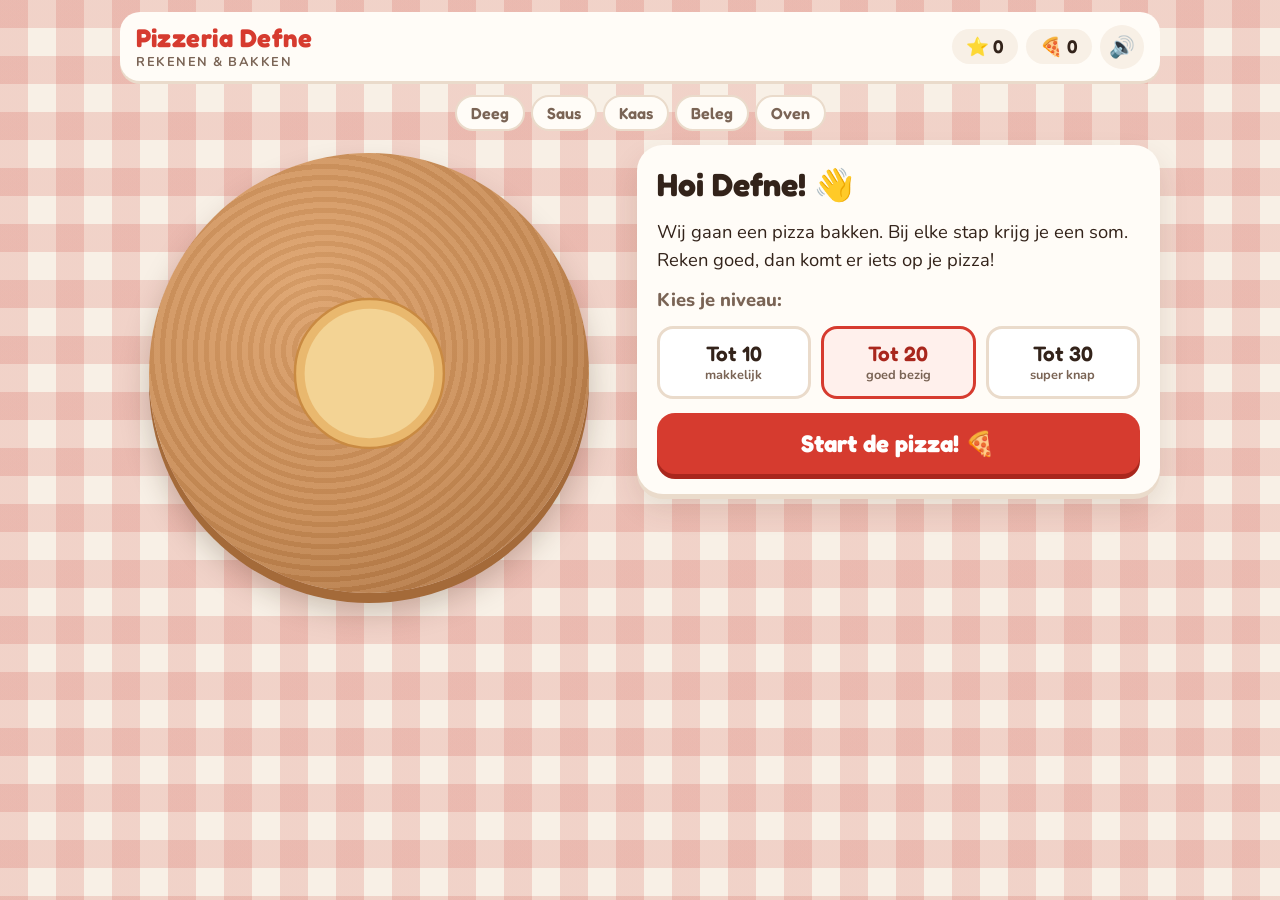
==== index.html @ d2ae1d85 "Add Pizzeria Defne: math pizza game in Dutch Co-Authored-By: Claude Opus 5.5 <noreply@anthropic.com>" ====
<!doctype html>
<html lang="nl">
<head>
<meta charset="utf-8">
<meta name="viewport" content="width=device-width, initial-scale=1, viewport-fit=cover">
<title>Pizzeria Defne</title>
<meta name="claude:viewport-fit-sides" content="cover">
<link rel="preconnect" href="https://fonts.googleapis.com">
<link rel="preconnect" href="https://fonts.gstatic.com" crossorigin>
<link rel="stylesheet" href="https://fonts.googleapis.com/css2?family=Fredoka:wght@400;500;600;700&family=Nunito:wght@500;700;800&display=swap">
<style>
/* Layout: pizza on a wooden board (left / top) next to the order card with the sum (right / bottom), on a gingham tablecloth. */
:root {
  --cloth: #F8F0E6;
  --check: rgba(204, 58, 46, .16);
  --ink: #33231A;
  --muted: #7A6455;
  --card: #FFFCF7;
  --line: #EADBCB;
  --tomato: #D63B2F;
  --tomato-dark: #A9271D;
  --basil: #2E8B47;
  --basil-soft: #E3F2E5;
  --cheese: #F6C945;
  --wood: #C98C55;
  --wood-dark: #A46A39;
  --display: "Fredoka", "Baloo 2", "Comic Sans MS", system-ui, sans-serif;
  --body: "Nunito", "Segoe UI", system-ui, sans-serif;
  color-scheme: light;
}
* { box-sizing: border-box; }
[hidden] { display: none !important; }
.panel { display: flex; flex-direction: column; gap: 14px; }
html, body { min-height: 100%; }
body {
  margin: 0;
  font-family: var(--body);
  color: var(--ink);
  background-color: var(--cloth);
  background-image:
    linear-gradient(90deg, var(--check) 50%, transparent 50%),
    linear-gradient(var(--check) 50%, transparent 50%);
  background-size: 56px 56px;
  padding-left: max(16px, env(safe-area-inset-left, 0px));
  padding-right: max(16px, env(safe-area-inset-right, 0px));
  padding-block: 12px 24px;
  -webkit-tap-highlight-color: transparent;
}
button { font: inherit; color: inherit; cursor: pointer; }
button:focus-visible { outline: 4px solid var(--basil); outline-offset: 3px; }

.app { max-width: 1040px; margin: 0 auto; display: flex; flex-direction: column; gap: 14px; }

/* Header */
.top {
  display: flex; align-items: center; justify-content: space-between; gap: 10px; flex-wrap: wrap;
  background: var(--card); border-radius: 20px; padding: 10px 16px;
  box-shadow: 0 3px 0 var(--line);
}
.brand { font-family: var(--display); font-weight: 700; font-size: 1.6rem; color: var(--tomato); letter-spacing: .5px; }
.brand small { display: block; font-family: var(--body); font-size: .8rem; color: var(--muted); font-weight: 700; letter-spacing: 1.5px; text-transform: uppercase; }
.counters { display: flex; gap: 8px; align-items: center; }
.pill {
  font-family: var(--display); font-weight: 600; font-size: 1.15rem;
  background: var(--cloth); border-radius: 999px; padding: 6px 14px; font-variant-numeric: tabular-nums;
}
.icon-btn { border: 0; background: var(--cloth); border-radius: 999px; width: 44px; height: 44px; font-size: 1.3rem; }

/* Steps */
.steps { display: flex; gap: 6px; flex-wrap: wrap; justify-content: center; }
.step {
  font-family: var(--display); font-weight: 600; font-size: 1rem;
  padding: 6px 14px; border-radius: 999px; background: var(--card); color: var(--muted);
  border: 2px solid var(--line);
}
.step.now { border-color: var(--tomato); color: var(--tomato); }
.step.ok { background: var(--basil); border-color: var(--basil); color: #fff; }
.step.ok::before { content: "✓ "; }

/* Main */
.main { display: grid; grid-template-columns: minmax(0, 1fr) minmax(0, 1.05fr); gap: 18px; align-items: start; }
@media (max-width: 760px) { .main { grid-template-columns: minmax(0, 1fr); } }

.stage { position: relative; display: grid; place-items: center; padding: 8px 0; }
.board {
  width: min(100%, 440px); aspect-ratio: 1; max-width: 100%;
  border-radius: 50%;
  background:
    repeating-radial-gradient(circle at 40% 45%, rgba(255,255,255,.07) 0 6px, rgba(0,0,0,.04) 6px 11px),
    radial-gradient(circle at 35% 30%, #DDA16A, var(--wood) 55%, var(--wood-dark));
  box-shadow: 0 10px 0 var(--wood-dark), 0 18px 30px rgba(60, 30, 10, .25);
  display: grid; place-items: center; position: relative;
}
@media (max-width: 760px) { .board { width: min(100%, 180px); } .brand small { display: none; } .top { flex-wrap: nowrap; padding: 8px 12px; } .pill { font-size: 1rem; padding: 4px 10px; } .icon-btn { width: 38px; height: 38px; font-size: 1.1rem; } .feedback { min-height: 1.6em; font-size: 1.15rem; } .app { gap: 10px; } .step { font-size: .85rem; padding: 4px 10px; } .brand { font-size: 1.3rem; } .card { padding: 16px; } .qbox { min-height: 96px; padding: 12px; } }
#pizza { width: 92%; height: 92%; overflow: visible; }

.layer { transform-box: fill-box; transform-origin: center; transition: transform .8s cubic-bezier(.3, 1.4, .5, 1), opacity .6s ease; }
#base { transform: scale(.4); }
.rolled #base { transform: scale(1); }
#sauce, #cheese { opacity: 0; transform: scale(.4); }
.has-sauce #sauce, .has-cheese #cheese { opacity: 1; transform: scale(1); }
.crust { fill: #E9B86E; stroke: #C98A42; stroke-width: 3; transition: fill 1s; }
.dough { fill: #F3D394; transition: fill 1s; }
.sauce { fill: #D2392B; }
.cheese { fill: #F8DC6C; transition: fill 1s; }
.spots { opacity: 0; transition: opacity 1s; }
.baked .crust { fill: #C77E36; }
.baked .dough { fill: #DDA458; }
.baked .cheese { fill: #F2B83D; }
.baked .spots { opacity: 1; }

.pop { transform-box: fill-box; transform-origin: center; animation: pop .45s cubic-bezier(.3, 1.6, .5, 1) both; }
@keyframes pop { from { transform: scale(0); } to { transform: scale(1); } }

.oven {
  position: absolute; inset: 0; border-radius: 50%;
  display: grid; place-items: center; text-align: center;
  background: radial-gradient(circle, rgba(255, 170, 40, .55), rgba(214, 59, 47, .75) 70%, rgba(80, 20, 10, .85));
  animation: glow .8s ease-in-out infinite alternate;
  font-family: var(--display); font-weight: 700; color: #fff; font-size: 1.5rem;
  text-shadow: 0 2px 0 rgba(0,0,0,.3);
}
.oven span { display: block; font-size: 2.4rem; }
@keyframes glow { from { filter: brightness(.95); } to { filter: brightness(1.15); } }

/* Card */
.card {
  background: var(--card); border-radius: 26px; padding: 20px;
  box-shadow: 0 5px 0 var(--line), 0 14px 30px rgba(80, 40, 20, .12);
  display: flex; flex-direction: column; gap: 14px; min-width: 0;
}
.task {
  font-family: var(--display); font-weight: 700; font-size: 1.5rem; color: var(--tomato);
  display: flex; align-items: center; justify-content: space-between; gap: 8px; text-wrap: balance;
}
.task .say { flex: none; }
.intro { font-size: 1.15rem; font-weight: 800; color: var(--muted); margin: 0; }

.qbox {
  background: var(--cloth); border-radius: 18px; padding: 18px 12px;
  display: flex; flex-direction: column; align-items: center; gap: 12px; min-height: 120px; justify-content: center;
}
.eq { font-family: var(--display); font-weight: 600; font-size: clamp(2.4rem, 9vw, 3.4rem); display: flex; align-items: center; gap: .3em; font-variant-numeric: tabular-nums; flex-wrap: wrap; justify-content: center; }
.slot {
  display: inline-grid; place-items: center; min-width: 2.1em; height: 1.35em; padding: 0 .15em;
  border-bottom: 5px dotted var(--muted); color: var(--basil); border-radius: 6px;
}
.slot.empty::after { content: "?"; color: #CDB8A6; }
.slot.right { background: var(--basil-soft); border-bottom-style: solid; border-color: var(--basil); }

.seq { display: flex; gap: 8px; flex-wrap: wrap; justify-content: center; }
.seq > span {
  font-family: var(--display); font-weight: 600; font-size: clamp(1.6rem, 6vw, 2.2rem);
  min-width: 2.1em; height: 1.8em; display: grid; place-items: center;
  background: var(--card); border: 3px solid var(--basil); border-radius: 10px; font-variant-numeric: tabular-nums;
}
.seq > .slot { border: 3px dashed var(--tomato); height: 1.8em; }

.tbl { display: grid; grid-template-columns: repeat(3, minmax(0, 4.6rem)); text-align: center; font-family: var(--display); font-weight: 600; }
.tbl .h { font-size: 1.3rem; color: var(--muted); padding-bottom: 4px; border-bottom: 3px solid var(--ink); }
.tbl .c { font-size: 2.2rem; padding: 10px 0 4px; display: grid; place-items: center; }
.tbl .c + .c { border-left: 3px solid var(--ink); }
.tbl .faded { color: #CDB8A6; }
.tbl .slot { font-size: 2.2rem; }

.nl { width: 100%; max-width: 380px; height: auto; }
.nl text { font-family: var(--display); font-weight: 600; fill: var(--ink); font-size: 15px; }

/* Keypad */
.keys { display: grid; grid-template-columns: repeat(3, minmax(0, 1fr)); gap: 10px; }
.key {
  border: 0; border-radius: 16px; background: #fff; box-shadow: 0 4px 0 var(--line), inset 0 0 0 2px var(--line);
  font-family: var(--display); font-weight: 600; font-size: 1.9rem; height: 62px;
  transition: transform .08s;
}
.key:active { transform: translateY(3px); box-shadow: 0 1px 0 var(--line), inset 0 0 0 2px var(--line); }
.key.del { color: var(--tomato); }
.key.ok { background: var(--basil); color: #fff; box-shadow: 0 4px 0 #1F6633; }
.key.ok:active { box-shadow: 0 1px 0 #1F6633; }
@media (max-width: 760px) { .key { height: 54px; font-size: 1.6rem; } }

.choices { display: grid; grid-template-columns: repeat(3, minmax(0, 1fr)); gap: 12px; }
.choice {
  border: 0; border-radius: 18px; background: #fff; box-shadow: 0 5px 0 var(--line), inset 0 0 0 3px var(--line);
  font-family: var(--display); font-weight: 600; font-size: 2.4rem; height: 90px;
}
.choice:disabled { opacity: .35; cursor: default; }
.choice.right { background: var(--basil); color: #fff; box-shadow: 0 5px 0 #1F6633; opacity: 1; }

.feedback { min-height: 2.4em; font-family: var(--display); font-weight: 600; font-size: 1.3rem; text-align: center; display: grid; place-items: center; }
.feedback.good { color: var(--basil); }
.feedback.bad { color: var(--tomato); }
.feedback.hint { color: #9A6A16; }

.shake { animation: shake .4s; }
@keyframes shake { 20%, 60% { transform: translateX(-8px); } 40%, 80% { transform: translateX(8px); } }

.big-btn {
  border: 0; border-radius: 18px; padding: 16px 24px;
  font-family: var(--display); font-weight: 700; font-size: 1.5rem;
  background: var(--tomato); color: #fff; box-shadow: 0 5px 0 var(--tomato-dark);
}
.big-btn:active { transform: translateY(3px); box-shadow: 0 2px 0 var(--tomato-dark); }
.big-btn:disabled { background: #D9C7B8; box-shadow: 0 5px 0 #BFA996; cursor: default; }
.big-btn.green { background: var(--basil); box-shadow: 0 5px 0 #1F6633; }
.link-btn { border: 0; background: none; color: var(--muted); font-weight: 800; text-decoration: underline; padding: 6px; }

.levels { display: grid; grid-template-columns: repeat(3, minmax(0, 1fr)); gap: 10px; }
.level {
  border: 3px solid var(--line); background: #fff; border-radius: 16px; padding: 12px 6px;
  font-family: var(--display); font-weight: 600; font-size: 1.3rem;
}
.level small { display: block; font-family: var(--body); font-size: .8rem; color: var(--muted); font-weight: 700; }
.level[aria-pressed="true"] { border-color: var(--tomato); background: #FFF0EC; color: var(--tomato-dark); }

.hello { font-family: var(--display); font-weight: 700; font-size: 2rem; margin: 0; text-wrap: balance; }
.lead { font-size: 1.15rem; margin: 0; line-height: 1.5; }

.tops { display: grid; grid-template-columns: repeat(3, minmax(0, 1fr)); gap: 10px; }
.top-btn {
  border: 3px solid var(--line); background: #fff; border-radius: 18px; padding: 10px 4px 8px;
  display: flex; flex-direction: column; align-items: center; gap: 4px;
  font-family: var(--display); font-weight: 600; font-size: 1.05rem;
}
.top-btn svg { width: 54px; height: 54px; }
.top-btn:disabled { border-color: var(--basil); background: var(--basil-soft); cursor: default; }
.top-btn:disabled span::before { content: "✓ "; color: var(--basil); }
.note { text-align: center; color: var(--muted); font-weight: 700; margin: 0; }

.stars { font-size: 2rem; text-align: center; letter-spacing: 4px; text-wrap: balance; }
.center { text-align: center; }
.row { display: flex; gap: 10px; flex-wrap: wrap; justify-content: center; align-items: center; }

.confetti { position: fixed; top: -20px; width: 12px; height: 16px; border-radius: 3px; z-index: 50; pointer-events: none; animation: fall linear forwards; }
@keyframes fall { to { transform: translateY(110vh) rotate(720deg); } }

@media (prefers-reduced-motion: reduce) {
  *, *::before, *::after { animation-duration: .01ms !important; transition-duration: .01ms !important; }
  .confetti { display: none; }
}
@media (max-width: 760px) {
  .feedback { min-height: 1.5em; font-size: 1.1rem; }
  .card, .panel { gap: 10px; }
  .qbox { min-height: 90px; }
}
</style>
</head>
<body>
<div class="app">
  <header class="top">
    <div class="brand">Pizzeria Defne<small>Rekenen &amp; bakken</small></div>
    <div class="counters">
      <span class="pill" title="Sterren">⭐ <span id="starCount">0</span></span>
      <span class="pill" title="Pizza's gemaakt">🍕 <span id="pizzaCount">0</span></span>
      <button class="icon-btn" id="soundBtn" aria-label="Geluid aan of uit">🔊</button>
    </div>
  </header>

  <nav class="steps" id="steps" aria-label="Stappen">
    <span class="step" data-step="0">Deeg</span>
    <span class="step" data-step="1">Saus</span>
    <span class="step" data-step="2">Kaas</span>
    <span class="step" data-step="3">Beleg</span>
    <span class="step" data-step="4">Oven</span>
  </nav>

  <main class="main">
    <section class="stage" aria-label="Jouw pizza">
      <div class="board" id="board">
        <svg id="pizza" viewBox="-100 -100 200 200" role="img" aria-label="Pizza">
          <g id="base" class="layer">
            <circle r="92" class="crust"></circle>
            <circle r="80" class="dough"></circle>
          </g>
          <g id="sauce" class="layer"><path class="sauce" id="saucePath"></path></g>
          <g id="cheese" class="layer"><path class="cheese" id="cheesePath"></path><g class="spots" id="spots"></g></g>
          <g id="toppings"></g>
        </svg>
      </div>
    </section>

    <section class="card" aria-live="polite">
      <!-- Start -->
      <div id="pStart">
        <div class="panel">
          <p class="hello">Hoi Defne! 👋</p>
          <p class="lead">Wij gaan een pizza bakken. Bij elke stap krijg je een som. Reken goed, dan komt er iets op je pizza!</p>
          <p class="intro">Kies je niveau:</p>
          <div class="levels" id="levels">
            <button class="level" data-level="1">Tot 10<small>makkelijk</small></button>
            <button class="level" data-level="2">Tot 20<small>goed bezig</small></button>
            <button class="level" data-level="3">Tot 30<small>super knap</small></button>
          </div>
          <button class="big-btn" id="startBtn">Start de pizza! 🍕</button>
        </div>
      </div>

      <!-- Question -->
      <div id="pQ" class="panel" hidden>
        <div class="task"><span id="taskTitle">Stap 1: Het deeg</span>
          <button class="icon-btn say" id="sayBtn" aria-label="Lees de som voor">🗣️</button></div>
        <p class="intro" id="qIntro">Reken uit.</p>
        <div class="qbox" id="qBox"></div>
        <div class="feedback" id="feedback"></div>
        <div class="keys" id="keys">
          <button class="key" data-k="1">1</button><button class="key" data-k="2">2</button><button class="key" data-k="3">3</button>
          <button class="key" data-k="4">4</button><button class="key" data-k="5">5</button><button class="key" data-k="6">6</button>
          <button class="key" data-k="7">7</button><button class="key" data-k="8">8</button><button class="key" data-k="9">9</button>
          <button class="key del" data-k="del" aria-label="Wissen">⌫</button><button class="key" data-k="0">0</button><button class="key ok" data-k="ok" aria-label="Klaar">✓</button>
        </div>
        <div class="choices" id="choices" hidden></div>
        <button class="big-btn green" id="nextBtn" hidden>Verder ➜</button>
      </div>

      <!-- Toppings -->
      <div id="pTop" class="panel" hidden>
        <div class="task"><span>Wat wil je op je pizza?</span></div>
        <p class="intro">Tik op wat je lekker vindt. Voor elk ding krijg je een som.</p>
        <div class="tops" id="tops"></div>
        <p class="note" id="topNote">Kies minstens 2 dingen.</p>
        <button class="big-btn" id="ovenBtn" disabled>Naar de oven! 🔥</button>
      </div>

      <!-- Done -->
      <div id="pDone" class="panel" hidden>
        <p class="hello center">Je pizza is klaar! 🎉</p>
        <p class="lead center">Eet smakelijk, Defne!</p>
        <div class="stars" id="roundStars"></div>
        <p class="lead center" id="roundText"></p>
        <div class="row">
          <button class="big-btn" id="againBtn">Nog een pizza! 🍕</button>
        </div>
        <div class="row"><button class="link-btn" id="levelBtn">Ander niveau kiezen</button></div>
      </div>
    </section>
  </main>
</div>

<script>
(() => {
  const $ = s => document.querySelector(s);
  const rnd = (a, b) => a + Math.floor(Math.random() * (b - a + 1));
  const pick = arr => arr[Math.floor(Math.random() * arr.length)];
  const MAX = { 1: 10, 2: 20, 3: 30 };

  const store = {
    get(k, d) { try { const v = localStorage.getItem('pizzeria-' + k); return v === null ? d : JSON.parse(v); } catch (e) { return d; } },
    set(k, v) { try { localStorage.setItem('pizzeria-' + k, JSON.stringify(v)); } catch (e) {} }
  };

  const state = {
    level: store.get('level', 2),
    stars: store.get('stars', 0),
    pizzas: store.get('pizzas', 0),
    sound: store.get('sound', true),
    roundStars: 0, roundQs: 0,
    task: null, q: null, input: '', tries: 0, locked: false,
    chosen: new Set(), placed: [], recent: []
  };

  // ---------- Toppings ----------
  const TOPPINGS = {
    salami: { name: 'Salami', count: 6, draw: () =>
      '<circle r="10" fill="#B8352B" stroke="#8C1F17" stroke-width="1.5"/><circle cx="-4" cy="-3" r="1.6" fill="#F2C0B0"/><circle cx="3" cy="2" r="1.4" fill="#F2C0B0"/><circle cx="-1" cy="5" r="1.2" fill="#F2C0B0"/><circle cx="5" cy="-4" r="1.1" fill="#F2C0B0"/>' },
    champignons: { name: 'Champignons', count: 6, draw: () =>
      '<path d="M-10 0 A10 9 0 0 1 10 0 Z" fill="#E8DAC3" stroke="#A88E6C" stroke-width="1.5"/><rect x="-3.5" y="0" width="7" height="8" rx="2" fill="#F1E6D3" stroke="#A88E6C" stroke-width="1.5"/>' },
    paprika: { name: 'Paprika', count: 7, draw: () =>
      '<path d="M-9 2 A9 9 0 0 1 9 2" fill="none" stroke="#3E9B3A" stroke-width="4" stroke-linecap="round"/>' },
    olijven: { name: 'Olijven', count: 8, draw: () =>
      '<circle r="5.5" fill="none" stroke="#2B2826" stroke-width="4"/>' },
    ananas: { name: 'Ananas', count: 7, draw: () =>
      '<path d="M0 -8 L8 6 L-8 6 Z" fill="#F7D34B" stroke="#D3A223" stroke-width="1.5" stroke-linejoin="round"/>' },
    basilicum: { name: 'Basilicum', count: 5, draw: () =>
      '<path d="M0 -10 C9 -6 9 6 0 10 C-9 6 -9 -6 0 -10 Z" fill="#3B9142" stroke="#26692D" stroke-width="1.2"/><path d="M0 -8 L0 8" stroke="#2A6E30" stroke-width="1.2"/>' }
  };

  // ---------- Pizza drawing ----------
  function wavy(r, a1, f1, a2, f2, ph) {
    const pts = [];
    for (let i = 0; i < 72; i++) {
      const t = i / 72 * Math.PI * 2;
      const rr = r + a1 * Math.sin(f1 * t + ph) + a2 * Math.sin(f2 * t);
      pts.push((rr * Math.cos(t)).toFixed(1) + ' ' + (rr * Math.sin(t)).toFixed(1));
    }
    return 'M' + pts.join(' L') + ' Z';
  }
  function freshPizza() {
    $('#saucePath').setAttribute('d', wavy(76, 2.2, 9, 1.2, 17, Math.random() * 6));
    $('#cheesePath').setAttribute('d', wavy(68, 3.5, 7, 2, 13, Math.random() * 6));
    let spots = '';
    for (let i = 0; i < 9; i++) {
      const a = Math.random() * Math.PI * 2, d = rnd(10, 60);
      spots += `<ellipse cx="${(d * Math.cos(a)).toFixed(1)}" cy="${(d * Math.sin(a)).toFixed(1)}" rx="${rnd(3, 6)}" ry="${rnd(2, 4)}" fill="#C97C2A" opacity=".55"/>`;
    }
    $('#spots').innerHTML = spots;
    $('#toppings').innerHTML = '';
    state.placed = [];
    $('#board').classList.remove('rolled', 'has-sauce', 'has-cheese', 'baked');
  }
  function addTopping(key) {
    const t = TOPPINGS[key];
    let html = '';
    for (let n = 0; n < t.count; n++) {
      let x = 0, y = 0;
      for (let tries = 0; tries < 60; tries++) {
        const a = Math.random() * Math.PI * 2, d = Math.sqrt(Math.random()) * 58;
        x = d * Math.cos(a); y = d * Math.sin(a);
        if (state.placed.every(p => Math.hypot(p[0] - x, p[1] - y) > 15)) break;
      }
      state.placed.push([x, y]);
      html += `<g transform="translate(${x.toFixed(1)} ${y.toFixed(1)}) rotate(${rnd(0, 359)})"><g class="pop" style="animation-delay:${n * 90}ms">${t.draw()}</g></g>`;
    }
    $('#toppings').insertAdjacentHTML('beforeend', html);
  }

  // ---------- Questions ----------
  const weighted = list => {
    let total = list.reduce((s, x) => s + x[1], 0), r = Math.random() * total;
    for (const [v, w] of list) { if ((r -= w) < 0) return v; }
    return list[0][0];
  };
  const slot = '<span class="slot empty" id="slot"></span>';

  const GEN = {
    add(L) {
      let a, b;
      if (L === 10) { a = rnd(1, 8); b = rnd(1, 10 - a); }
      else { const tens = pick(L === 20 ? [0, 10, 10, 10] : [0, 10, 20, 20]); const u = rnd(tens ? 1 : 2, 8); b = rnd(1, 9 - u); a = tens + u; }
      return { key: `${a}+${b}`, intro: 'Reken uit.', body: `<div class="eq">${a} + ${b} = ${slot}</div>`,
        speak: `${a} plus ${b}`, answer: a + b, hint: `Begin bij ${a} en tel ${b} verder.`, explain: `${a} + ${b} = ${a + b}` };
    },
    sub(L) {
      let a, b;
      if (L === 10) { a = rnd(2, 10); b = rnd(1, a - 1); }
      else { const tens = pick(L === 20 ? [0, 10, 10, 10] : [0, 10, 20, 20]); const u = rnd(2, 9); b = rnd(1, u); a = tens + u; }
      return { key: `${a}-${b}`, intro: 'Reken uit.', body: `<div class="eq">${a} − ${b} = ${slot}</div>`,
        speak: `${a} min ${b}`, answer: a - b, hint: `Begin bij ${a} en tel ${b} terug.`, explain: `${a} − ${b} = ${a - b}` };
    },
    pm(L) {
      const d = L === 10 ? rnd(1, 2) : rnd(1, 3), up = Math.random() < .5;
      const n = up ? rnd(1, L - d) : rnd(d + 1, L);
      const ans = up ? n + d : n - d;
      const left = up ? '<span class="faded">…</span>' : slot, right = up ? slot : '<span class="faded">…</span>';
      return { key: `${n}${up ? '+' : '-'}${d}t`, intro: `Wat is ${d} ${up ? 'meer' : 'minder'} dan ${n}?`,
        body: `<div class="tbl"><div class="h">− ${d}</div><div class="h"></div><div class="h">+ ${d}</div><div class="c">${left}</div><div class="c">${n}</div><div class="c">${right}</div></div>`,
        speak: `Wat is ${d} ${up ? 'meer' : 'minder'} dan ${n}?`, answer: ans,
        hint: up ? `Tel ${d} verder vanaf ${n}.` : `Tel ${d} terug vanaf ${n}.`, explain: `${n} ${up ? '+' : '−'} ${d} = ${ans}` };
    },
    seq(L) {
      const step = pick(L === 10 ? [1, 2] : [1, 2, 2, 3]), up = Math.random() < .5, span = step * 4;
      const start = up ? rnd(0, L - span) : rnd(span, L);
      const nums = [0, 1, 2, 3].map(i => start + (up ? 1 : -1) * step * i);
      const ans = start + (up ? 1 : -1) * span;
      return { key: `s${nums.join(',')}`, intro: up ? 'Tel verder. Welk getal komt hierna?' : 'Tel terug. Welk getal komt hierna?',
        body: `<div class="seq">${nums.map(n => `<span>${n}</span>`).join('')}${slot}</div>`,
        speak: `${nums.join(', ')}. Welk getal komt hierna?`, answer: ans,
        hint: `Kijk goed: elke keer ${step} ${up ? 'erbij' : 'eraf'}.`, explain: `${nums[3]} ${up ? '+' : '−'} ${step} = ${ans}` };
    },
    line(L) {
      const labels = L === 10 ? [0, 5, 10] : Array.from({ length: L / 10 + 1 }, (_, i) => i * 10);
      let v; do { v = rnd(1, L - 1); } while (labels.includes(v));
      const x = n => 16 + n * (288 / L);
      let ticks = '';
      for (let n = 0; n <= L; n++) {
        const big = labels.includes(n), mid = n % 5 === 0;
        const h = big ? 12 : mid ? 9 : 6;
        ticks += `<line x1="${x(n)}" x2="${x(n)}" y1="${40 - h}" y2="${40 + h}" stroke="#33231A" stroke-width="${big ? 2.5 : 1.5}"/>`;
        if (big) ticks += `<text x="${x(n)}" y="72" text-anchor="middle">${n}</text>`;
      }
      const from = L === 10 ? Math.floor(v / 5) * 5 : Math.floor(v / 10) * 10;
      return { key: `l${v}`, intro: 'Welk getal wijst de pijl aan?',
        body: `<svg class="nl" viewBox="0 0 320 80"><line x1="16" x2="304" y1="40" y2="40" stroke="#33231A" stroke-width="2.5"/>${ticks}<path d="M${x(v)} 30 l-8 -14 h16 Z" fill="#D63B2F"/><line x1="${x(v)}" x2="${x(v)}" y1="2" y2="18" stroke="#D63B2F" stroke-width="4"/></svg><div class="eq">${slot}</div>`,
        speak: 'Welk getal wijst de pijl aan?', answer: v,
        hint: `Begin bij ${from} en tel de streepjes.`, explain: `De pijl wijst naar ${v}.` };
    },
    order(L) {
      const lo = L === 10 ? 0 : 1, set = new Set();
      while (set.size < 3) set.add(rnd(lo, L));
      const nums = [...set], big = Math.random() < .5;
      const ans = big ? Math.max(...nums) : Math.min(...nums);
      return { key: `o${nums.join(',')}`, intro: `Welk getal is het ${big ? 'grootst' : 'kleinst'}?`,
        body: `<div class="eq" style="font-size:2.2rem">${big ? 'De grootste' : 'De kleinste'}?</div>`, choices: nums,
        speak: `Welk getal is het ${big ? 'grootst' : 'kleinst'}? ${nums.join(', ')}`, answer: ans,
        hint: L === 10 ? 'Tel van 0 tot 10. Welk getal kom je eerst tegen?' : 'Kijk eerst naar de tientallen.',
        explain: `${ans} is het ${big ? 'grootst' : 'kleinst'}.` };
    }
  };

  function makeQuestion() {
    const L = MAX[state.level];
    let q;
    for (let i = 0; i < 25; i++) {
      q = GEN[weighted([['add', 3], ['sub', 3], ['pm', 2], ['seq', 2], ['line', 1], ['order', 1]])](L);
      if (!state.recent.includes(q.key)) break;
    }
    state.recent = [...state.recent, q.key].slice(-15);
    return q;
  }

  // ---------- Sound & speech ----------
  let actx;
  function tones(freqs, dur = .12, type = 'sine') {
    if (!state.sound) return;
    try {
      actx = actx || new (window.AudioContext || window.webkitAudioContext)();
      const t0 = actx.currentTime;
      freqs.forEach((f, i) => {
        const o = actx.createOscillator(), g = actx.createGain(), t = t0 + i * dur;
        o.type = type; o.frequency.value = f;
        g.gain.setValueAtTime(.0001, t);
        g.gain.exponentialRampToValueAtTime(.18, t + .02);
        g.gain.exponentialRampToValueAtTime(.0001, t + dur * 1.8);
        o.connect(g).connect(actx.destination);
        o.start(t); o.stop(t + dur * 2);
      });
    } catch (e) {}
  }
  function speak(text) {
    try {
      const u = new SpeechSynthesisUtterance(text);
      u.lang = 'nl-NL'; u.rate = .9;
      const v = speechSynthesis.getVoices().find(v => (v.lang || '').toLowerCase().startsWith('nl'));
      if (v) u.voice = v;
      speechSynthesis.cancel(); speechSynthesis.speak(u);
    } catch (e) {}
  }

  // ---------- UI helpers ----------
  const panels = ['#pStart', '#pQ', '#pTop', '#pDone'];
  function show(id) { panels.forEach(p => { $(p).hidden = p !== id; }); }
  function setStep(now) {
    document.querySelectorAll('.step').forEach(el => {
      const i = +el.dataset.step;
      el.classList.toggle('ok', now !== null && i < now);
      el.classList.toggle('now', i === now);
    });
  }
  function counters() {
    $('#starCount').textContent = state.stars;
    $('#pizzaCount').textContent = state.pizzas;
    $('#soundBtn').textContent = state.sound ? '🔊' : '🔇';
  }
  function feedback(text, cls) { const f = $('#feedback'); f.textContent = text; f.className = 'feedback ' + (cls || ''); }

  // ---------- Flow ----------
  const TASKS = {
    dough: { step: 0, title: 'Stap 1: Het deeg' },
    sauce: { step: 1, title: 'Stap 2: Tomatensaus' },
    cheese: { step: 2, title: 'Stap 3: Kaas' },
    topping: { step: 3 },
    oven: { step: 4, title: 'De pizza gaat de oven in!' }
  };

  function ask(kind, topping) {
    state.task = { kind, topping };
    state.q = makeQuestion();
    state.input = ''; state.tries = 0; state.locked = false;
    state.roundQs++;
    const q = state.q;
    $('#taskTitle').textContent = kind === 'topping' ? 'Beleg: ' + TOPPINGS[topping].name : TASKS[kind].title;
    $('#qIntro').textContent = q.intro;
    $('#qBox').innerHTML = q.body;
    $('#keys').hidden = !!q.choices;
    $('#choices').hidden = !q.choices;
    $('#nextBtn').hidden = true;
    if (q.choices) {
      $('#choices').innerHTML = q.choices.map(n => `<button class="choice" data-n="${n}">${n}</button>`).join('');
    }
    feedback('');
    setStep(TASKS[kind].step);
    show('#pQ');
    updateSlot();
  }

  function updateSlot() {
    const s = $('#slot');
    if (!s) return;
    s.textContent = state.input;
    s.classList.toggle('empty', state.input === '');
  }

  function check(value) {
    if (state.locked) return;
    const q = state.q;
    if (value === q.answer) return correct();
    state.tries++;
    tones([240, 190], .13, 'triangle');
    const box = $('#qBox');
    box.classList.remove('shake'); void box.offsetWidth; box.classList.add('shake');
    if (q.choices) {
      const b = $(`.choice[data-n="${value}"]`); if (b) b.disabled = true;
    }
    if (state.tries === 1) feedback('Bijna! Probeer het nog eens.', 'bad');
    else if (state.tries === 2) feedback('Tip: ' + q.hint, 'hint');
    else {
      state.locked = true;
      feedback('Het antwoord is ' + q.answer + '. ' + q.explain, 'hint');
      state.input = String(q.answer); updateSlot();
      if (q.choices) $(`.choice[data-n="${q.answer}"]`)?.classList.add('right');
      $('#keys').hidden = true;
      $('#nextBtn').hidden = false;
      return;
    }
    state.input = ''; updateSlot();
  }

  function correct() {
    state.locked = true;
    if (state.tries === 0) { state.stars++; state.roundStars++; store.set('stars', state.stars); counters(); }
    tones([523, 659, 784]);
    feedback(pick(['Goed zo!', 'Super!', 'Knap gedaan!', 'Helemaal goed!', 'Top!']) + (state.tries === 0 ? ' ⭐' : ''), 'good');
    const s = $('#slot'); if (s) s.classList.add('right');
    if (state.q.choices) $(`.choice[data-n="${state.q.answer}"]`)?.classList.add('right');
    setTimeout(advance, 900);
  }

  function advance() {
    const { kind, topping } = state.task;
    const board = $('#board');
    if (kind === 'dough') { board.classList.add('rolled'); setTimeout(() => ask('sauce'), 900); }
    else if (kind === 'sauce') { board.classList.add('has-sauce'); setTimeout(() => ask('cheese'), 900); }
    else if (kind === 'cheese') { board.classList.add('has-cheese'); setTimeout(showToppings, 900); }
    else if (kind === 'topping') { addTopping(topping); state.chosen.add(topping); tones([660, 880], .08); setTimeout(showToppings, 700); }
    else if (kind === 'oven') bake();
  }

  function showToppings() {
    setStep(3);
    $('#tops').innerHTML = Object.entries(TOPPINGS).map(([k, t]) =>
      `<button class="top-btn" data-top="${k}" ${state.chosen.has(k) ? 'disabled' : ''}><svg viewBox="-16 -16 32 32" aria-hidden="true"><g transform="scale(1.3)">${t.draw()}</g></svg><span>${t.name}</span></button>`).join('');
    const n = state.chosen.size;
    $('#ovenBtn').disabled = n < 2;
    $('#topNote').textContent = n < 2 ? `Kies minstens 2 dingen. (${n} van 2)` : n === 6 ? 'Alles erop! Nu de oven in.' : 'Mmm! Nog meer, of naar de oven?';
    show('#pTop');
  }

  function bake() {
    show('#pQ');
    $('#keys').hidden = true; $('#choices').hidden = true;
    feedback('De pizza bakt…', 'good');
    const oven = document.createElement('div');
    oven.className = 'oven';
    oven.innerHTML = '<div><span>🔥🔥🔥</span>Bakken…</div>';
    $('#board').appendChild(oven);
    tones([392, 440, 494, 523], .2, 'triangle');
    setTimeout(() => { $('#board').classList.add('baked'); }, 1400);
    setTimeout(() => { oven.remove(); finish(); }, 2800);
  }

  function finish() {
    setStep(5);
    state.pizzas++; store.set('pizzas', state.pizzas); counters();
    tones([523, 659, 784, 1046], .14);
    $('#roundStars').textContent = '⭐'.repeat(state.roundStars) || '🍕';
    $('#roundText').textContent = `Je had ${state.roundStars} van de ${state.roundQs} sommen in één keer goed.`;
    show('#pDone');
    confetti();
  }

  function confetti() {
    if (matchMedia('(prefers-reduced-motion: reduce)').matches) return;
    const colors = ['#D63B2F', '#2E8B47', '#F6C945', '#F3D394', '#ffffff'];
    for (let i = 0; i < 50; i++) {
      const c = document.createElement('span');
      c.className = 'confetti';
      c.style.left = Math.random() * 100 + 'vw';
      c.style.background = pick(colors);
      c.style.animationDuration = (2 + Math.random() * 2) + 's';
      c.style.animationDelay = Math.random() * .6 + 's';
      document.body.appendChild(c);
      setTimeout(() => c.remove(), 5000);
    }
  }

  function startRound() {
    freshPizza();
    state.chosen = new Set(); state.roundStars = 0; state.roundQs = 0;
    tones([440, 554], .1);
    ask('dough');
  }

  function goStart() {
    freshPizza();
    setStep(null);
    document.querySelectorAll('.level').forEach(b => b.setAttribute('aria-pressed', String(+b.dataset.level === state.level)));
    show('#pStart');
  }

  // ---------- Events ----------
  $('#levels').addEventListener('click', e => {
    const b = e.target.closest('.level'); if (!b) return;
    state.level = +b.dataset.level; store.set('level', state.level);
    document.querySelectorAll('.level').forEach(x => x.setAttribute('aria-pressed', String(x === b)));
  });
  $('#startBtn').addEventListener('click', startRound);
  $('#againBtn').addEventListener('click', startRound);
  $('#levelBtn').addEventListener('click', goStart);
  $('#nextBtn').addEventListener('click', advance);
  $('#ovenBtn').addEventListener('click', () => ask('oven'));
  $('#sayBtn').addEventListener('click', () => state.q && speak(state.q.speak));
  $('#soundBtn').addEventListener('click', () => { state.sound = !state.sound; store.set('sound', state.sound); counters(); });
  $('#tops').addEventListener('click', e => {
    const b = e.target.closest('.top-btn'); if (!b || b.disabled) return;
    ask('topping', b.dataset.top);
  });
  $('#choices').addEventListener('click', e => {
    const b = e.target.closest('.choice'); if (!b || b.disabled) return;
    check(+b.dataset.n);
  });

  function press(k) {
    if (state.locked || $('#pQ').hidden || $('#keys').hidden) return;
    if (k === 'del') state.input = state.input.slice(0, -1);
    else if (k === 'ok') { if (state.input !== '') check(+state.input); return; }
    else if (state.input.length < 2) state.input += k;
    tones([700], .04);
    updateSlot();
  }
  $('#keys').addEventListener('click', e => { const b = e.target.closest('.key'); if (b) press(b.dataset.k); });
  document.addEventListener('keydown', e => {
    if (/^[0-9]$/.test(e.key)) press(e.key);
    else if (e.key === 'Backspace') press('del');
    else if (e.key === 'Enter' && !$('#pQ').hidden && !$('#keys').hidden) { e.preventDefault(); press('ok'); }
  });

  counters();
  goStart();
})();
</script>
</body>
</html>
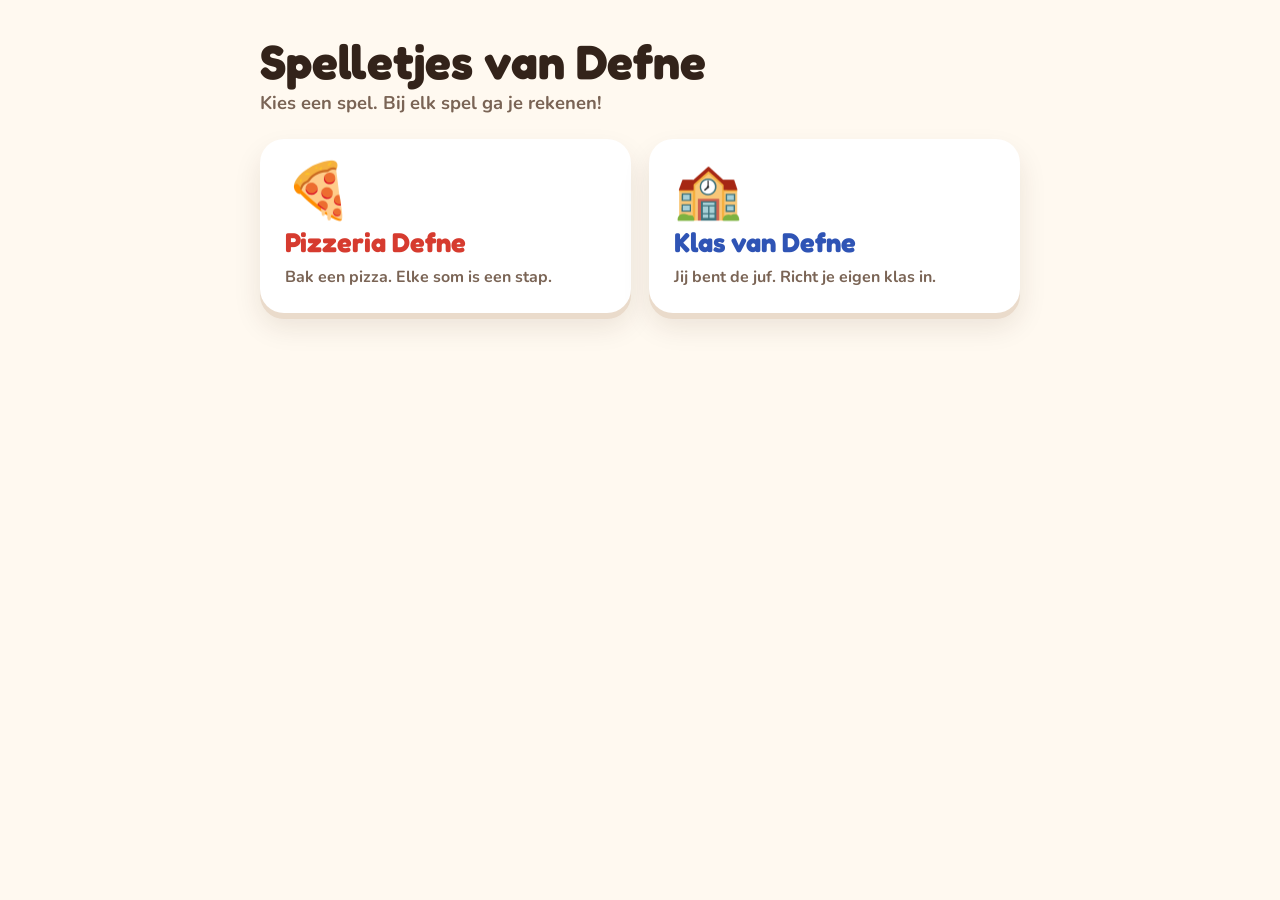
==== commit 5d3bfdc7: "Add Klas van Defne, shared sommen.js engine with two-part questions and harder levels - klas.html: c" ====
--- a/index.html
+++ b/index.html
@@ -3,729 +3,48 @@
 <head>
 <meta charset="utf-8">
 <meta name="viewport" content="width=device-width, initial-scale=1, viewport-fit=cover">
-<title>Pizzeria Defne</title>
-<meta name="claude:viewport-fit-sides" content="cover">
+<title>Spelletjes van Defne</title>
 <link rel="preconnect" href="https://fonts.googleapis.com">
 <link rel="preconnect" href="https://fonts.gstatic.com" crossorigin>
-<link rel="stylesheet" href="https://fonts.googleapis.com/css2?family=Fredoka:wght@400;500;600;700&family=Nunito:wght@500;700;800&display=swap">
+<link rel="stylesheet" href="https://fonts.googleapis.com/css2?family=Fredoka:wght@500;600;700&family=Nunito:wght@700;800&display=swap">
 <style>
-/* Layout: pizza on a wooden board (left / top) next to the order card with the sum (right / bottom), on a gingham tablecloth. */
 :root {
-  --cloth: #F8F0E6;
-  --check: rgba(204, 58, 46, .16);
-  --ink: #33231A;
-  --muted: #7A6455;
-  --card: #FFFCF7;
-  --line: #EADBCB;
-  --tomato: #D63B2F;
-  --tomato-dark: #A9271D;
-  --basil: #2E8B47;
-  --basil-soft: #E3F2E5;
-  --cheese: #F6C945;
-  --wood: #C98C55;
-  --wood-dark: #A46A39;
-  --display: "Fredoka", "Baloo 2", "Comic Sans MS", system-ui, sans-serif;
-  --body: "Nunito", "Segoe UI", system-ui, sans-serif;
+  --paper: #FFF9F0; --ink: #33231A; --muted: #7A6455; --card: #FFFFFF; --line: #EADBCB;
+  --tomato: #D63B2F; --blue: #2F54B5;
+  --display: "Fredoka", "Comic Sans MS", system-ui, sans-serif; --body: "Nunito", system-ui, sans-serif;
   color-scheme: light;
 }
 * { box-sizing: border-box; }
-[hidden] { display: none !important; }
-.panel { display: flex; flex-direction: column; gap: 14px; }
-html, body { min-height: 100%; }
 body {
-  margin: 0;
-  font-family: var(--body);
-  color: var(--ink);
-  background-color: var(--cloth);
-  background-image:
-    linear-gradient(90deg, var(--check) 50%, transparent 50%),
-    linear-gradient(var(--check) 50%, transparent 50%);
-  background-size: 56px 56px;
-  padding-left: max(16px, env(safe-area-inset-left, 0px));
-  padding-right: max(16px, env(safe-area-inset-right, 0px));
-  padding-block: 12px 24px;
-  -webkit-tap-highlight-color: transparent;
+  margin: 0; min-height: 100vh; font-family: var(--body); color: var(--ink); background: var(--paper);
+  padding: 32px max(16px, env(safe-area-inset-left, 0px)) 32px max(16px, env(safe-area-inset-right, 0px));
 }
-button { font: inherit; color: inherit; cursor: pointer; }
-button:focus-visible { outline: 4px solid var(--basil); outline-offset: 3px; }
-
-.app { max-width: 1040px; margin: 0 auto; display: flex; flex-direction: column; gap: 14px; }
-
-/* Header */
-.top {
-  display: flex; align-items: center; justify-content: space-between; gap: 10px; flex-wrap: wrap;
-  background: var(--card); border-radius: 20px; padding: 10px 16px;
-  box-shadow: 0 3px 0 var(--line);
+main { max-width: 760px; margin: 0 auto; display: flex; flex-direction: column; gap: 24px; }
+h1 { font-family: var(--display); font-size: clamp(2rem, 7vw, 3rem); margin: 0; text-wrap: balance; }
+p { margin: 0; font-size: 1.15rem; color: var(--muted); font-weight: 700; }
+.games { display: grid; grid-template-columns: repeat(auto-fit, minmax(240px, 1fr)); gap: 18px; }
+.game {
+  display: flex; flex-direction: column; gap: 8px; padding: 22px; border-radius: 24px; text-decoration: none; color: inherit;
+  background: var(--card); box-shadow: 0 6px 0 var(--line), 0 14px 28px rgba(60, 30, 10, .1); border: 3px solid transparent;
 }
-.brand { font-family: var(--display); font-weight: 700; font-size: 1.6rem; color: var(--tomato); letter-spacing: .5px; }
-.brand small { display: block; font-family: var(--body); font-size: .8rem; color: var(--muted); font-weight: 700; letter-spacing: 1.5px; text-transform: uppercase; }
-.counters { display: flex; gap: 8px; align-items: center; }
-.pill {
-  font-family: var(--display); font-weight: 600; font-size: 1.15rem;
-  background: var(--cloth); border-radius: 999px; padding: 6px 14px; font-variant-numeric: tabular-nums;
-}
-.icon-btn { border: 0; background: var(--cloth); border-radius: 999px; width: 44px; height: 44px; font-size: 1.3rem; }
-
-/* Steps */
-.steps { display: flex; gap: 6px; flex-wrap: wrap; justify-content: center; }
-.step {
-  font-family: var(--display); font-weight: 600; font-size: 1rem;
-  padding: 6px 14px; border-radius: 999px; background: var(--card); color: var(--muted);
-  border: 2px solid var(--line);
-}
-.step.now { border-color: var(--tomato); color: var(--tomato); }
-.step.ok { background: var(--basil); border-color: var(--basil); color: #fff; }
-.step.ok::before { content: "✓ "; }
-
-/* Main */
-.main { display: grid; grid-template-columns: minmax(0, 1fr) minmax(0, 1.05fr); gap: 18px; align-items: start; }
-@media (max-width: 760px) { .main { grid-template-columns: minmax(0, 1fr); } }
-
-.stage { position: relative; display: grid; place-items: center; padding: 8px 0; }
-.board {
-  width: min(100%, 440px); aspect-ratio: 1; max-width: 100%;
-  border-radius: 50%;
-  background:
-    repeating-radial-gradient(circle at 40% 45%, rgba(255,255,255,.07) 0 6px, rgba(0,0,0,.04) 6px 11px),
-    radial-gradient(circle at 35% 30%, #DDA16A, var(--wood) 55%, var(--wood-dark));
-  box-shadow: 0 10px 0 var(--wood-dark), 0 18px 30px rgba(60, 30, 10, .25);
-  display: grid; place-items: center; position: relative;
-}
-@media (max-width: 760px) { .board { width: min(100%, 180px); } .brand small { display: none; } .top { flex-wrap: nowrap; padding: 8px 12px; } .pill { font-size: 1rem; padding: 4px 10px; } .icon-btn { width: 38px; height: 38px; font-size: 1.1rem; } .feedback { min-height: 1.6em; font-size: 1.15rem; } .app { gap: 10px; } .step { font-size: .85rem; padding: 4px 10px; } .brand { font-size: 1.3rem; } .card { padding: 16px; } .qbox { min-height: 96px; padding: 12px; } }
-#pizza { width: 92%; height: 92%; overflow: visible; }
-
-.layer { transform-box: fill-box; transform-origin: center; transition: transform .8s cubic-bezier(.3, 1.4, .5, 1), opacity .6s ease; }
-#base { transform: scale(.4); }
-.rolled #base { transform: scale(1); }
-#sauce, #cheese { opacity: 0; transform: scale(.4); }
-.has-sauce #sauce, .has-cheese #cheese { opacity: 1; transform: scale(1); }
-.crust { fill: #E9B86E; stroke: #C98A42; stroke-width: 3; transition: fill 1s; }
-.dough { fill: #F3D394; transition: fill 1s; }
-.sauce { fill: #D2392B; }
-.cheese { fill: #F8DC6C; transition: fill 1s; }
-.spots { opacity: 0; transition: opacity 1s; }
-.baked .crust { fill: #C77E36; }
-.baked .dough { fill: #DDA458; }
-.baked .cheese { fill: #F2B83D; }
-.baked .spots { opacity: 1; }
-
-.pop { transform-box: fill-box; transform-origin: center; animation: pop .45s cubic-bezier(.3, 1.6, .5, 1) both; }
-@keyframes pop { from { transform: scale(0); } to { transform: scale(1); } }
-
-.oven {
-  position: absolute; inset: 0; border-radius: 50%;
-  display: grid; place-items: center; text-align: center;
-  background: radial-gradient(circle, rgba(255, 170, 40, .55), rgba(214, 59, 47, .75) 70%, rgba(80, 20, 10, .85));
-  animation: glow .8s ease-in-out infinite alternate;
-  font-family: var(--display); font-weight: 700; color: #fff; font-size: 1.5rem;
-  text-shadow: 0 2px 0 rgba(0,0,0,.3);
-}
-.oven span { display: block; font-size: 2.4rem; }
-@keyframes glow { from { filter: brightness(.95); } to { filter: brightness(1.15); } }
-
-/* Card */
-.card {
-  background: var(--card); border-radius: 26px; padding: 20px;
-  box-shadow: 0 5px 0 var(--line), 0 14px 30px rgba(80, 40, 20, .12);
-  display: flex; flex-direction: column; gap: 14px; min-width: 0;
-}
-.task {
-  font-family: var(--display); font-weight: 700; font-size: 1.5rem; color: var(--tomato);
-  display: flex; align-items: center; justify-content: space-between; gap: 8px; text-wrap: balance;
-}
-.task .say { flex: none; }
-.intro { font-size: 1.15rem; font-weight: 800; color: var(--muted); margin: 0; }
-
-.qbox {
-  background: var(--cloth); border-radius: 18px; padding: 18px 12px;
-  display: flex; flex-direction: column; align-items: center; gap: 12px; min-height: 120px; justify-content: center;
-}
-.eq { font-family: var(--display); font-weight: 600; font-size: clamp(2.4rem, 9vw, 3.4rem); display: flex; align-items: center; gap: .3em; font-variant-numeric: tabular-nums; flex-wrap: wrap; justify-content: center; }
-.slot {
-  display: inline-grid; place-items: center; min-width: 2.1em; height: 1.35em; padding: 0 .15em;
-  border-bottom: 5px dotted var(--muted); color: var(--basil); border-radius: 6px;
-}
-.slot.empty::after { content: "?"; color: #CDB8A6; }
-.slot.right { background: var(--basil-soft); border-bottom-style: solid; border-color: var(--basil); }
-
-.seq { display: flex; gap: 8px; flex-wrap: wrap; justify-content: center; }
-.seq > span {
-  font-family: var(--display); font-weight: 600; font-size: clamp(1.6rem, 6vw, 2.2rem);
-  min-width: 2.1em; height: 1.8em; display: grid; place-items: center;
-  background: var(--card); border: 3px solid var(--basil); border-radius: 10px; font-variant-numeric: tabular-nums;
-}
-.seq > .slot { border: 3px dashed var(--tomato); height: 1.8em; }
-
-.tbl { display: grid; grid-template-columns: repeat(3, minmax(0, 4.6rem)); text-align: center; font-family: var(--display); font-weight: 600; }
-.tbl .h { font-size: 1.3rem; color: var(--muted); padding-bottom: 4px; border-bottom: 3px solid var(--ink); }
-.tbl .c { font-size: 2.2rem; padding: 10px 0 4px; display: grid; place-items: center; }
-.tbl .c + .c { border-left: 3px solid var(--ink); }
-.tbl .faded { color: #CDB8A6; }
-.tbl .slot { font-size: 2.2rem; }
-
-.nl { width: 100%; max-width: 380px; height: auto; }
-.nl text { font-family: var(--display); font-weight: 600; fill: var(--ink); font-size: 15px; }
-
-/* Keypad */
-.keys { display: grid; grid-template-columns: repeat(3, minmax(0, 1fr)); gap: 10px; }
-.key {
-  border: 0; border-radius: 16px; background: #fff; box-shadow: 0 4px 0 var(--line), inset 0 0 0 2px var(--line);
-  font-family: var(--display); font-weight: 600; font-size: 1.9rem; height: 62px;
-  transition: transform .08s;
-}
-.key:active { transform: translateY(3px); box-shadow: 0 1px 0 var(--line), inset 0 0 0 2px var(--line); }
-.key.del { color: var(--tomato); }
-.key.ok { background: var(--basil); color: #fff; box-shadow: 0 4px 0 #1F6633; }
-.key.ok:active { box-shadow: 0 1px 0 #1F6633; }
-@media (max-width: 760px) { .key { height: 54px; font-size: 1.6rem; } }
-
-.choices { display: grid; grid-template-columns: repeat(3, minmax(0, 1fr)); gap: 12px; }
-.choice {
-  border: 0; border-radius: 18px; background: #fff; box-shadow: 0 5px 0 var(--line), inset 0 0 0 3px var(--line);
-  font-family: var(--display); font-weight: 600; font-size: 2.4rem; height: 90px;
-}
-.choice:disabled { opacity: .35; cursor: default; }
-.choice.right { background: var(--basil); color: #fff; box-shadow: 0 5px 0 #1F6633; opacity: 1; }
-
-.feedback { min-height: 2.4em; font-family: var(--display); font-weight: 600; font-size: 1.3rem; text-align: center; display: grid; place-items: center; }
-.feedback.good { color: var(--basil); }
-.feedback.bad { color: var(--tomato); }
-.feedback.hint { color: #9A6A16; }
-
-.shake { animation: shake .4s; }
-@keyframes shake { 20%, 60% { transform: translateX(-8px); } 40%, 80% { transform: translateX(8px); } }
-
-.big-btn {
-  border: 0; border-radius: 18px; padding: 16px 24px;
-  font-family: var(--display); font-weight: 700; font-size: 1.5rem;
-  background: var(--tomato); color: #fff; box-shadow: 0 5px 0 var(--tomato-dark);
-}
-.big-btn:active { transform: translateY(3px); box-shadow: 0 2px 0 var(--tomato-dark); }
-.big-btn:disabled { background: #D9C7B8; box-shadow: 0 5px 0 #BFA996; cursor: default; }
-.big-btn.green { background: var(--basil); box-shadow: 0 5px 0 #1F6633; }
-.link-btn { border: 0; background: none; color: var(--muted); font-weight: 800; text-decoration: underline; padding: 6px; }
-
-.levels { display: grid; grid-template-columns: repeat(3, minmax(0, 1fr)); gap: 10px; }
-.level {
-  border: 3px solid var(--line); background: #fff; border-radius: 16px; padding: 12px 6px;
-  font-family: var(--display); font-weight: 600; font-size: 1.3rem;
-}
-.level small { display: block; font-family: var(--body); font-size: .8rem; color: var(--muted); font-weight: 700; }
-.level[aria-pressed="true"] { border-color: var(--tomato); background: #FFF0EC; color: var(--tomato-dark); }
-
-.hello { font-family: var(--display); font-weight: 700; font-size: 2rem; margin: 0; text-wrap: balance; }
-.lead { font-size: 1.15rem; margin: 0; line-height: 1.5; }
-
-.tops { display: grid; grid-template-columns: repeat(3, minmax(0, 1fr)); gap: 10px; }
-.top-btn {
-  border: 3px solid var(--line); background: #fff; border-radius: 18px; padding: 10px 4px 8px;
-  display: flex; flex-direction: column; align-items: center; gap: 4px;
-  font-family: var(--display); font-weight: 600; font-size: 1.05rem;
-}
-.top-btn svg { width: 54px; height: 54px; }
-.top-btn:disabled { border-color: var(--basil); background: var(--basil-soft); cursor: default; }
-.top-btn:disabled span::before { content: "✓ "; color: var(--basil); }
-.note { text-align: center; color: var(--muted); font-weight: 700; margin: 0; }
-
-.stars { font-size: 2rem; text-align: center; letter-spacing: 4px; text-wrap: balance; }
-.center { text-align: center; }
-.row { display: flex; gap: 10px; flex-wrap: wrap; justify-content: center; align-items: center; }
-
-.confetti { position: fixed; top: -20px; width: 12px; height: 16px; border-radius: 3px; z-index: 50; pointer-events: none; animation: fall linear forwards; }
-@keyframes fall { to { transform: translateY(110vh) rotate(720deg); } }
-
-@media (prefers-reduced-motion: reduce) {
-  *, *::before, *::after { animation-duration: .01ms !important; transition-duration: .01ms !important; }
-  .confetti { display: none; }
-}
-@media (max-width: 760px) {
-  .feedback { min-height: 1.5em; font-size: 1.1rem; }
-  .card, .panel { gap: 10px; }
-  .qbox { min-height: 90px; }
-}
+.game:hover, .game:focus-visible { border-color: currentColor; outline: none; }
+.game .ico { font-size: 3.4rem; line-height: 1; }
+.game strong { font-family: var(--display); font-size: 1.7rem; }
+.game span { font-weight: 700; color: var(--muted); }
+.pizza strong { color: var(--tomato); }
+.klas strong { color: var(--blue); }
 </style>
 </head>
 <body>
-<div class="app">
-  <header class="top">
-    <div class="brand">Pizzeria Defne<small>Rekenen &amp; bakken</small></div>
-    <div class="counters">
-      <span class="pill" title="Sterren">⭐ <span id="starCount">0</span></span>
-      <span class="pill" title="Pizza's gemaakt">🍕 <span id="pizzaCount">0</span></span>
-      <button class="icon-btn" id="soundBtn" aria-label="Geluid aan of uit">🔊</button>
-    </div>
-  </header>
-
-  <nav class="steps" id="steps" aria-label="Stappen">
-    <span class="step" data-step="0">Deeg</span>
-    <span class="step" data-step="1">Saus</span>
-    <span class="step" data-step="2">Kaas</span>
-    <span class="step" data-step="3">Beleg</span>
-    <span class="step" data-step="4">Oven</span>
-  </nav>
-
-  <main class="main">
-    <section class="stage" aria-label="Jouw pizza">
-      <div class="board" id="board">
-        <svg id="pizza" viewBox="-100 -100 200 200" role="img" aria-label="Pizza">
-          <g id="base" class="layer">
-            <circle r="92" class="crust"></circle>
-            <circle r="80" class="dough"></circle>
-          </g>
-          <g id="sauce" class="layer"><path class="sauce" id="saucePath"></path></g>
-          <g id="cheese" class="layer"><path class="cheese" id="cheesePath"></path><g class="spots" id="spots"></g></g>
-          <g id="toppings"></g>
-        </svg>
-      </div>
-    </section>
-
-    <section class="card" aria-live="polite">
-      <!-- Start -->
-      <div id="pStart">
-        <div class="panel">
-          <p class="hello">Hoi Defne! 👋</p>
-          <p class="lead">Wij gaan een pizza bakken. Bij elke stap krijg je een som. Reken goed, dan komt er iets op je pizza!</p>
-          <p class="intro">Kies je niveau:</p>
-          <div class="levels" id="levels">
-            <button class="level" data-level="1">Tot 10<small>makkelijk</small></button>
-            <button class="level" data-level="2">Tot 20<small>goed bezig</small></button>
-            <button class="level" data-level="3">Tot 30<small>super knap</small></button>
-          </div>
-          <button class="big-btn" id="startBtn">Start de pizza! 🍕</button>
-        </div>
-      </div>
-
-      <!-- Question -->
-      <div id="pQ" class="panel" hidden>
-        <div class="task"><span id="taskTitle">Stap 1: Het deeg</span>
-          <button class="icon-btn say" id="sayBtn" aria-label="Lees de som voor">🗣️</button></div>
-        <p class="intro" id="qIntro">Reken uit.</p>
-        <div class="qbox" id="qBox"></div>
-        <div class="feedback" id="feedback"></div>
-        <div class="keys" id="keys">
-          <button class="key" data-k="1">1</button><button class="key" data-k="2">2</button><button class="key" data-k="3">3</button>
-          <button class="key" data-k="4">4</button><button class="key" data-k="5">5</button><button class="key" data-k="6">6</button>
-          <button class="key" data-k="7">7</button><button class="key" data-k="8">8</button><button class="key" data-k="9">9</button>
-          <button class="key del" data-k="del" aria-label="Wissen">⌫</button><button class="key" data-k="0">0</button><button class="key ok" data-k="ok" aria-label="Klaar">✓</button>
-        </div>
-        <div class="choices" id="choices" hidden></div>
-        <button class="big-btn green" id="nextBtn" hidden>Verder ➜</button>
-      </div>
-
-      <!-- Toppings -->
-      <div id="pTop" class="panel" hidden>
-        <div class="task"><span>Wat wil je op je pizza?</span></div>
-        <p class="intro">Tik op wat je lekker vindt. Voor elk ding krijg je een som.</p>
-        <div class="tops" id="tops"></div>
-        <p class="note" id="topNote">Kies minstens 2 dingen.</p>
-        <button class="big-btn" id="ovenBtn" disabled>Naar de oven! 🔥</button>
-      </div>
-
-      <!-- Done -->
-      <div id="pDone" class="panel" hidden>
-        <p class="hello center">Je pizza is klaar! 🎉</p>
-        <p class="lead center">Eet smakelijk, Defne!</p>
-        <div class="stars" id="roundStars"></div>
-        <p class="lead center" id="roundText"></p>
-        <div class="row">
-          <button class="big-btn" id="againBtn">Nog een pizza! 🍕</button>
-        </div>
-        <div class="row"><button class="link-btn" id="levelBtn">Ander niveau kiezen</button></div>
-      </div>
-    </section>
-  </main>
-</div>
-
-<script>
-(() => {
-  const $ = s => document.querySelector(s);
-  const rnd = (a, b) => a + Math.floor(Math.random() * (b - a + 1));
-  const pick = arr => arr[Math.floor(Math.random() * arr.length)];
-  const MAX = { 1: 10, 2: 20, 3: 30 };
-
-  const store = {
-    get(k, d) { try { const v = localStorage.getItem('pizzeria-' + k); return v === null ? d : JSON.parse(v); } catch (e) { return d; } },
-    set(k, v) { try { localStorage.setItem('pizzeria-' + k, JSON.stringify(v)); } catch (e) {} }
-  };
-
-  const state = {
-    level: store.get('level', 2),
-    stars: store.get('stars', 0),
-    pizzas: store.get('pizzas', 0),
-    sound: store.get('sound', true),
-    roundStars: 0, roundQs: 0,
-    task: null, q: null, input: '', tries: 0, locked: false,
-    chosen: new Set(), placed: [], recent: []
-  };
-
-  // ---------- Toppings ----------
-  const TOPPINGS = {
-    salami: { name: 'Salami', count: 6, draw: () =>
-      '<circle r="10" fill="#B8352B" stroke="#8C1F17" stroke-width="1.5"/><circle cx="-4" cy="-3" r="1.6" fill="#F2C0B0"/><circle cx="3" cy="2" r="1.4" fill="#F2C0B0"/><circle cx="-1" cy="5" r="1.2" fill="#F2C0B0"/><circle cx="5" cy="-4" r="1.1" fill="#F2C0B0"/>' },
-    champignons: { name: 'Champignons', count: 6, draw: () =>
-      '<path d="M-10 0 A10 9 0 0 1 10 0 Z" fill="#E8DAC3" stroke="#A88E6C" stroke-width="1.5"/><rect x="-3.5" y="0" width="7" height="8" rx="2" fill="#F1E6D3" stroke="#A88E6C" stroke-width="1.5"/>' },
-    paprika: { name: 'Paprika', count: 7, draw: () =>
-      '<path d="M-9 2 A9 9 0 0 1 9 2" fill="none" stroke="#3E9B3A" stroke-width="4" stroke-linecap="round"/>' },
-    olijven: { name: 'Olijven', count: 8, draw: () =>
-      '<circle r="5.5" fill="none" stroke="#2B2826" stroke-width="4"/>' },
-    ananas: { name: 'Ananas', count: 7, draw: () =>
-      '<path d="M0 -8 L8 6 L-8 6 Z" fill="#F7D34B" stroke="#D3A223" stroke-width="1.5" stroke-linejoin="round"/>' },
-    basilicum: { name: 'Basilicum', count: 5, draw: () =>
-      '<path d="M0 -10 C9 -6 9 6 0 10 C-9 6 -9 -6 0 -10 Z" fill="#3B9142" stroke="#26692D" stroke-width="1.2"/><path d="M0 -8 L0 8" stroke="#2A6E30" stroke-width="1.2"/>' }
-  };
-
-  // ---------- Pizza drawing ----------
-  function wavy(r, a1, f1, a2, f2, ph) {
-    const pts = [];
-    for (let i = 0; i < 72; i++) {
-      const t = i / 72 * Math.PI * 2;
-      const rr = r + a1 * Math.sin(f1 * t + ph) + a2 * Math.sin(f2 * t);
-      pts.push((rr * Math.cos(t)).toFixed(1) + ' ' + (rr * Math.sin(t)).toFixed(1));
-    }
-    return 'M' + pts.join(' L') + ' Z';
-  }
-  function freshPizza() {
-    $('#saucePath').setAttribute('d', wavy(76, 2.2, 9, 1.2, 17, Math.random() * 6));
-    $('#cheesePath').setAttribute('d', wavy(68, 3.5, 7, 2, 13, Math.random() * 6));
-    let spots = '';
-    for (let i = 0; i < 9; i++) {
-      const a = Math.random() * Math.PI * 2, d = rnd(10, 60);
-      spots += `<ellipse cx="${(d * Math.cos(a)).toFixed(1)}" cy="${(d * Math.sin(a)).toFixed(1)}" rx="${rnd(3, 6)}" ry="${rnd(2, 4)}" fill="#C97C2A" opacity=".55"/>`;
-    }
-    $('#spots').innerHTML = spots;
-    $('#toppings').innerHTML = '';
-    state.placed = [];
-    $('#board').classList.remove('rolled', 'has-sauce', 'has-cheese', 'baked');
-  }
-  function addTopping(key) {
-    const t = TOPPINGS[key];
-    let html = '';
-    for (let n = 0; n < t.count; n++) {
-      let x = 0, y = 0;
-      for (let tries = 0; tries < 60; tries++) {
-        const a = Math.random() * Math.PI * 2, d = Math.sqrt(Math.random()) * 58;
-        x = d * Math.cos(a); y = d * Math.sin(a);
-        if (state.placed.every(p => Math.hypot(p[0] - x, p[1] - y) > 15)) break;
-      }
-      state.placed.push([x, y]);
-      html += `<g transform="translate(${x.toFixed(1)} ${y.toFixed(1)}) rotate(${rnd(0, 359)})"><g class="pop" style="animation-delay:${n * 90}ms">${t.draw()}</g></g>`;
-    }
-    $('#toppings').insertAdjacentHTML('beforeend', html);
-  }
-
-  // ---------- Questions ----------
-  const weighted = list => {
-    let total = list.reduce((s, x) => s + x[1], 0), r = Math.random() * total;
-    for (const [v, w] of list) { if ((r -= w) < 0) return v; }
-    return list[0][0];
-  };
-  const slot = '<span class="slot empty" id="slot"></span>';
-
-  const GEN = {
-    add(L) {
-      let a, b;
-      if (L === 10) { a = rnd(1, 8); b = rnd(1, 10 - a); }
-      else { const tens = pick(L === 20 ? [0, 10, 10, 10] : [0, 10, 20, 20]); const u = rnd(tens ? 1 : 2, 8); b = rnd(1, 9 - u); a = tens + u; }
-      return { key: `${a}+${b}`, intro: 'Reken uit.', body: `<div class="eq">${a} + ${b} = ${slot}</div>`,
-        speak: `${a} plus ${b}`, answer: a + b, hint: `Begin bij ${a} en tel ${b} verder.`, explain: `${a} + ${b} = ${a + b}` };
-    },
-    sub(L) {
-      let a, b;
-      if (L === 10) { a = rnd(2, 10); b = rnd(1, a - 1); }
-      else { const tens = pick(L === 20 ? [0, 10, 10, 10] : [0, 10, 20, 20]); const u = rnd(2, 9); b = rnd(1, u); a = tens + u; }
-      return { key: `${a}-${b}`, intro: 'Reken uit.', body: `<div class="eq">${a} − ${b} = ${slot}</div>`,
-        speak: `${a} min ${b}`, answer: a - b, hint: `Begin bij ${a} en tel ${b} terug.`, explain: `${a} − ${b} = ${a - b}` };
-    },
-    pm(L) {
-      const d = L === 10 ? rnd(1, 2) : rnd(1, 3), up = Math.random() < .5;
-      const n = up ? rnd(1, L - d) : rnd(d + 1, L);
-      const ans = up ? n + d : n - d;
-      const left = up ? '<span class="faded">…</span>' : slot, right = up ? slot : '<span class="faded">…</span>';
-      return { key: `${n}${up ? '+' : '-'}${d}t`, intro: `Wat is ${d} ${up ? 'meer' : 'minder'} dan ${n}?`,
-        body: `<div class="tbl"><div class="h">− ${d}</div><div class="h"></div><div class="h">+ ${d}</div><div class="c">${left}</div><div class="c">${n}</div><div class="c">${right}</div></div>`,
-        speak: `Wat is ${d} ${up ? 'meer' : 'minder'} dan ${n}?`, answer: ans,
-        hint: up ? `Tel ${d} verder vanaf ${n}.` : `Tel ${d} terug vanaf ${n}.`, explain: `${n} ${up ? '+' : '−'} ${d} = ${ans}` };
-    },
-    seq(L) {
-      const step = pick(L === 10 ? [1, 2] : [1, 2, 2, 3]), up = Math.random() < .5, span = step * 4;
-      const start = up ? rnd(0, L - span) : rnd(span, L);
-      const nums = [0, 1, 2, 3].map(i => start + (up ? 1 : -1) * step * i);
-      const ans = start + (up ? 1 : -1) * span;
-      return { key: `s${nums.join(',')}`, intro: up ? 'Tel verder. Welk getal komt hierna?' : 'Tel terug. Welk getal komt hierna?',
-        body: `<div class="seq">${nums.map(n => `<span>${n}</span>`).join('')}${slot}</div>`,
-        speak: `${nums.join(', ')}. Welk getal komt hierna?`, answer: ans,
-        hint: `Kijk goed: elke keer ${step} ${up ? 'erbij' : 'eraf'}.`, explain: `${nums[3]} ${up ? '+' : '−'} ${step} = ${ans}` };
-    },
-    line(L) {
-      const labels = L === 10 ? [0, 5, 10] : Array.from({ length: L / 10 + 1 }, (_, i) => i * 10);
-      let v; do { v = rnd(1, L - 1); } while (labels.includes(v));
-      const x = n => 16 + n * (288 / L);
-      let ticks = '';
-      for (let n = 0; n <= L; n++) {
-        const big = labels.includes(n), mid = n % 5 === 0;
-        const h = big ? 12 : mid ? 9 : 6;
-        ticks += `<line x1="${x(n)}" x2="${x(n)}" y1="${40 - h}" y2="${40 + h}" stroke="#33231A" stroke-width="${big ? 2.5 : 1.5}"/>`;
-        if (big) ticks += `<text x="${x(n)}" y="72" text-anchor="middle">${n}</text>`;
-      }
-      const from = L === 10 ? Math.floor(v / 5) * 5 : Math.floor(v / 10) * 10;
-      return { key: `l${v}`, intro: 'Welk getal wijst de pijl aan?',
-        body: `<svg class="nl" viewBox="0 0 320 80"><line x1="16" x2="304" y1="40" y2="40" stroke="#33231A" stroke-width="2.5"/>${ticks}<path d="M${x(v)} 30 l-8 -14 h16 Z" fill="#D63B2F"/><line x1="${x(v)}" x2="${x(v)}" y1="2" y2="18" stroke="#D63B2F" stroke-width="4"/></svg><div class="eq">${slot}</div>`,
-        speak: 'Welk getal wijst de pijl aan?', answer: v,
-        hint: `Begin bij ${from} en tel de streepjes.`, explain: `De pijl wijst naar ${v}.` };
-    },
-    order(L) {
-      const lo = L === 10 ? 0 : 1, set = new Set();
-      while (set.size < 3) set.add(rnd(lo, L));
-      const nums = [...set], big = Math.random() < .5;
-      const ans = big ? Math.max(...nums) : Math.min(...nums);
-      return { key: `o${nums.join(',')}`, intro: `Welk getal is het ${big ? 'grootst' : 'kleinst'}?`,
-        body: `<div class="eq" style="font-size:2.2rem">${big ? 'De grootste' : 'De kleinste'}?</div>`, choices: nums,
-        speak: `Welk getal is het ${big ? 'grootst' : 'kleinst'}? ${nums.join(', ')}`, answer: ans,
-        hint: L === 10 ? 'Tel van 0 tot 10. Welk getal kom je eerst tegen?' : 'Kijk eerst naar de tientallen.',
-        explain: `${ans} is het ${big ? 'grootst' : 'kleinst'}.` };
-    }
-  };
-
-  function makeQuestion() {
-    const L = MAX[state.level];
-    let q;
-    for (let i = 0; i < 25; i++) {
-      q = GEN[weighted([['add', 3], ['sub', 3], ['pm', 2], ['seq', 2], ['line', 1], ['order', 1]])](L);
-      if (!state.recent.includes(q.key)) break;
-    }
-    state.recent = [...state.recent, q.key].slice(-15);
-    return q;
-  }
-
-  // ---------- Sound & speech ----------
-  let actx;
-  function tones(freqs, dur = .12, type = 'sine') {
-    if (!state.sound) return;
-    try {
-      actx = actx || new (window.AudioContext || window.webkitAudioContext)();
-      const t0 = actx.currentTime;
-      freqs.forEach((f, i) => {
-        const o = actx.createOscillator(), g = actx.createGain(), t = t0 + i * dur;
-        o.type = type; o.frequency.value = f;
-        g.gain.setValueAtTime(.0001, t);
-        g.gain.exponentialRampToValueAtTime(.18, t + .02);
-        g.gain.exponentialRampToValueAtTime(.0001, t + dur * 1.8);
-        o.connect(g).connect(actx.destination);
-        o.start(t); o.stop(t + dur * 2);
-      });
-    } catch (e) {}
-  }
-  function speak(text) {
-    try {
-      const u = new SpeechSynthesisUtterance(text);
-      u.lang = 'nl-NL'; u.rate = .9;
-      const v = speechSynthesis.getVoices().find(v => (v.lang || '').toLowerCase().startsWith('nl'));
-      if (v) u.voice = v;
-      speechSynthesis.cancel(); speechSynthesis.speak(u);
-    } catch (e) {}
-  }
-
-  // ---------- UI helpers ----------
-  const panels = ['#pStart', '#pQ', '#pTop', '#pDone'];
-  function show(id) { panels.forEach(p => { $(p).hidden = p !== id; }); }
-  function setStep(now) {
-    document.querySelectorAll('.step').forEach(el => {
-      const i = +el.dataset.step;
-      el.classList.toggle('ok', now !== null && i < now);
-      el.classList.toggle('now', i === now);
-    });
-  }
-  function counters() {
-    $('#starCount').textContent = state.stars;
-    $('#pizzaCount').textContent = state.pizzas;
-    $('#soundBtn').textContent = state.sound ? '🔊' : '🔇';
-  }
-  function feedback(text, cls) { const f = $('#feedback'); f.textContent = text; f.className = 'feedback ' + (cls || ''); }
-
-  // ---------- Flow ----------
-  const TASKS = {
-    dough: { step: 0, title: 'Stap 1: Het deeg' },
-    sauce: { step: 1, title: 'Stap 2: Tomatensaus' },
-    cheese: { step: 2, title: 'Stap 3: Kaas' },
-    topping: { step: 3 },
-    oven: { step: 4, title: 'De pizza gaat de oven in!' }
-  };
-
-  function ask(kind, topping) {
-    state.task = { kind, topping };
-    state.q = makeQuestion();
-    state.input = ''; state.tries = 0; state.locked = false;
-    state.roundQs++;
-    const q = state.q;
-    $('#taskTitle').textContent = kind === 'topping' ? 'Beleg: ' + TOPPINGS[topping].name : TASKS[kind].title;
-    $('#qIntro').textContent = q.intro;
-    $('#qBox').innerHTML = q.body;
-    $('#keys').hidden = !!q.choices;
-    $('#choices').hidden = !q.choices;
-    $('#nextBtn').hidden = true;
-    if (q.choices) {
-      $('#choices').innerHTML = q.choices.map(n => `<button class="choice" data-n="${n}">${n}</button>`).join('');
-    }
-    feedback('');
-    setStep(TASKS[kind].step);
-    show('#pQ');
-    updateSlot();
-  }
-
-  function updateSlot() {
-    const s = $('#slot');
-    if (!s) return;
-    s.textContent = state.input;
-    s.classList.toggle('empty', state.input === '');
-  }
-
-  function check(value) {
-    if (state.locked) return;
-    const q = state.q;
-    if (value === q.answer) return correct();
-    state.tries++;
-    tones([240, 190], .13, 'triangle');
-    const box = $('#qBox');
-    box.classList.remove('shake'); void box.offsetWidth; box.classList.add('shake');
-    if (q.choices) {
-      const b = $(`.choice[data-n="${value}"]`); if (b) b.disabled = true;
-    }
-    if (state.tries === 1) feedback('Bijna! Probeer het nog eens.', 'bad');
-    else if (state.tries === 2) feedback('Tip: ' + q.hint, 'hint');
-    else {
-      state.locked = true;
-      feedback('Het antwoord is ' + q.answer + '. ' + q.explain, 'hint');
-      state.input = String(q.answer); updateSlot();
-      if (q.choices) $(`.choice[data-n="${q.answer}"]`)?.classList.add('right');
-      $('#keys').hidden = true;
-      $('#nextBtn').hidden = false;
-      return;
-    }
-    state.input = ''; updateSlot();
-  }
-
-  function correct() {
-    state.locked = true;
-    if (state.tries === 0) { state.stars++; state.roundStars++; store.set('stars', state.stars); counters(); }
-    tones([523, 659, 784]);
-    feedback(pick(['Goed zo!', 'Super!', 'Knap gedaan!', 'Helemaal goed!', 'Top!']) + (state.tries === 0 ? ' ⭐' : ''), 'good');
-    const s = $('#slot'); if (s) s.classList.add('right');
-    if (state.q.choices) $(`.choice[data-n="${state.q.answer}"]`)?.classList.add('right');
-    setTimeout(advance, 900);
-  }
-
-  function advance() {
-    const { kind, topping } = state.task;
-    const board = $('#board');
-    if (kind === 'dough') { board.classList.add('rolled'); setTimeout(() => ask('sauce'), 900); }
-    else if (kind === 'sauce') { board.classList.add('has-sauce'); setTimeout(() => ask('cheese'), 900); }
-    else if (kind === 'cheese') { board.classList.add('has-cheese'); setTimeout(showToppings, 900); }
-    else if (kind === 'topping') { addTopping(topping); state.chosen.add(topping); tones([660, 880], .08); setTimeout(showToppings, 700); }
-    else if (kind === 'oven') bake();
-  }
-
-  function showToppings() {
-    setStep(3);
-    $('#tops').innerHTML = Object.entries(TOPPINGS).map(([k, t]) =>
-      `<button class="top-btn" data-top="${k}" ${state.chosen.has(k) ? 'disabled' : ''}><svg viewBox="-16 -16 32 32" aria-hidden="true"><g transform="scale(1.3)">${t.draw()}</g></svg><span>${t.name}</span></button>`).join('');
-    const n = state.chosen.size;
-    $('#ovenBtn').disabled = n < 2;
-    $('#topNote').textContent = n < 2 ? `Kies minstens 2 dingen. (${n} van 2)` : n === 6 ? 'Alles erop! Nu de oven in.' : 'Mmm! Nog meer, of naar de oven?';
-    show('#pTop');
-  }
-
-  function bake() {
-    show('#pQ');
-    $('#keys').hidden = true; $('#choices').hidden = true;
-    feedback('De pizza bakt…', 'good');
-    const oven = document.createElement('div');
-    oven.className = 'oven';
-    oven.innerHTML = '<div><span>🔥🔥🔥</span>Bakken…</div>';
-    $('#board').appendChild(oven);
-    tones([392, 440, 494, 523], .2, 'triangle');
-    setTimeout(() => { $('#board').classList.add('baked'); }, 1400);
-    setTimeout(() => { oven.remove(); finish(); }, 2800);
-  }
-
-  function finish() {
-    setStep(5);
-    state.pizzas++; store.set('pizzas', state.pizzas); counters();
-    tones([523, 659, 784, 1046], .14);
-    $('#roundStars').textContent = '⭐'.repeat(state.roundStars) || '🍕';
-    $('#roundText').textContent = `Je had ${state.roundStars} van de ${state.roundQs} sommen in één keer goed.`;
-    show('#pDone');
-    confetti();
-  }
-
-  function confetti() {
-    if (matchMedia('(prefers-reduced-motion: reduce)').matches) return;
-    const colors = ['#D63B2F', '#2E8B47', '#F6C945', '#F3D394', '#ffffff'];
-    for (let i = 0; i < 50; i++) {
-      const c = document.createElement('span');
-      c.className = 'confetti';
-      c.style.left = Math.random() * 100 + 'vw';
-      c.style.background = pick(colors);
-      c.style.animationDuration = (2 + Math.random() * 2) + 's';
-      c.style.animationDelay = Math.random() * .6 + 's';
-      document.body.appendChild(c);
-      setTimeout(() => c.remove(), 5000);
-    }
-  }
-
-  function startRound() {
-    freshPizza();
-    state.chosen = new Set(); state.roundStars = 0; state.roundQs = 0;
-    tones([440, 554], .1);
-    ask('dough');
-  }
-
-  function goStart() {
-    freshPizza();
-    setStep(null);
-    document.querySelectorAll('.level').forEach(b => b.setAttribute('aria-pressed', String(+b.dataset.level === state.level)));
-    show('#pStart');
-  }
-
-  // ---------- Events ----------
-  $('#levels').addEventListener('click', e => {
-    const b = e.target.closest('.level'); if (!b) return;
-    state.level = +b.dataset.level; store.set('level', state.level);
-    document.querySelectorAll('.level').forEach(x => x.setAttribute('aria-pressed', String(x === b)));
-  });
-  $('#startBtn').addEventListener('click', startRound);
-  $('#againBtn').addEventListener('click', startRound);
-  $('#levelBtn').addEventListener('click', goStart);
-  $('#nextBtn').addEventListener('click', advance);
-  $('#ovenBtn').addEventListener('click', () => ask('oven'));
-  $('#sayBtn').addEventListener('click', () => state.q && speak(state.q.speak));
-  $('#soundBtn').addEventListener('click', () => { state.sound = !state.sound; store.set('sound', state.sound); counters(); });
-  $('#tops').addEventListener('click', e => {
-    const b = e.target.closest('.top-btn'); if (!b || b.disabled) return;
-    ask('topping', b.dataset.top);
-  });
-  $('#choices').addEventListener('click', e => {
-    const b = e.target.closest('.choice'); if (!b || b.disabled) return;
-    check(+b.dataset.n);
-  });
-
-  function press(k) {
-    if (state.locked || $('#pQ').hidden || $('#keys').hidden) return;
-    if (k === 'del') state.input = state.input.slice(0, -1);
-    else if (k === 'ok') { if (state.input !== '') check(+state.input); return; }
-    else if (state.input.length < 2) state.input += k;
-    tones([700], .04);
-    updateSlot();
-  }
-  $('#keys').addEventListener('click', e => { const b = e.target.closest('.key'); if (b) press(b.dataset.k); });
-  document.addEventListener('keydown', e => {
-    if (/^[0-9]$/.test(e.key)) press(e.key);
-    else if (e.key === 'Backspace') press('del');
-    else if (e.key === 'Enter' && !$('#pQ').hidden && !$('#keys').hidden) { e.preventDefault(); press('ok'); }
-  });
-
-  counters();
-  goStart();
-})();
-</script>
+<main>
+  <div>
+    <h1>Spelletjes van Defne</h1>
+    <p>Kies een spel. Bij elk spel ga je rekenen!</p>
+  </div>
+  <div class="games">
+    <a class="game pizza" href="pizza.html"><span class="ico">🍕</span><strong>Pizzeria Defne</strong><span>Bak een pizza. Elke som is een stap.</span></a>
+    <a class="game klas" href="klas.html"><span class="ico">🏫</span><strong>Klas van Defne</strong><span>Jij bent de juf. Richt je eigen klas in.</span></a>
+  </div>
+</main>
 </body>
 </html>
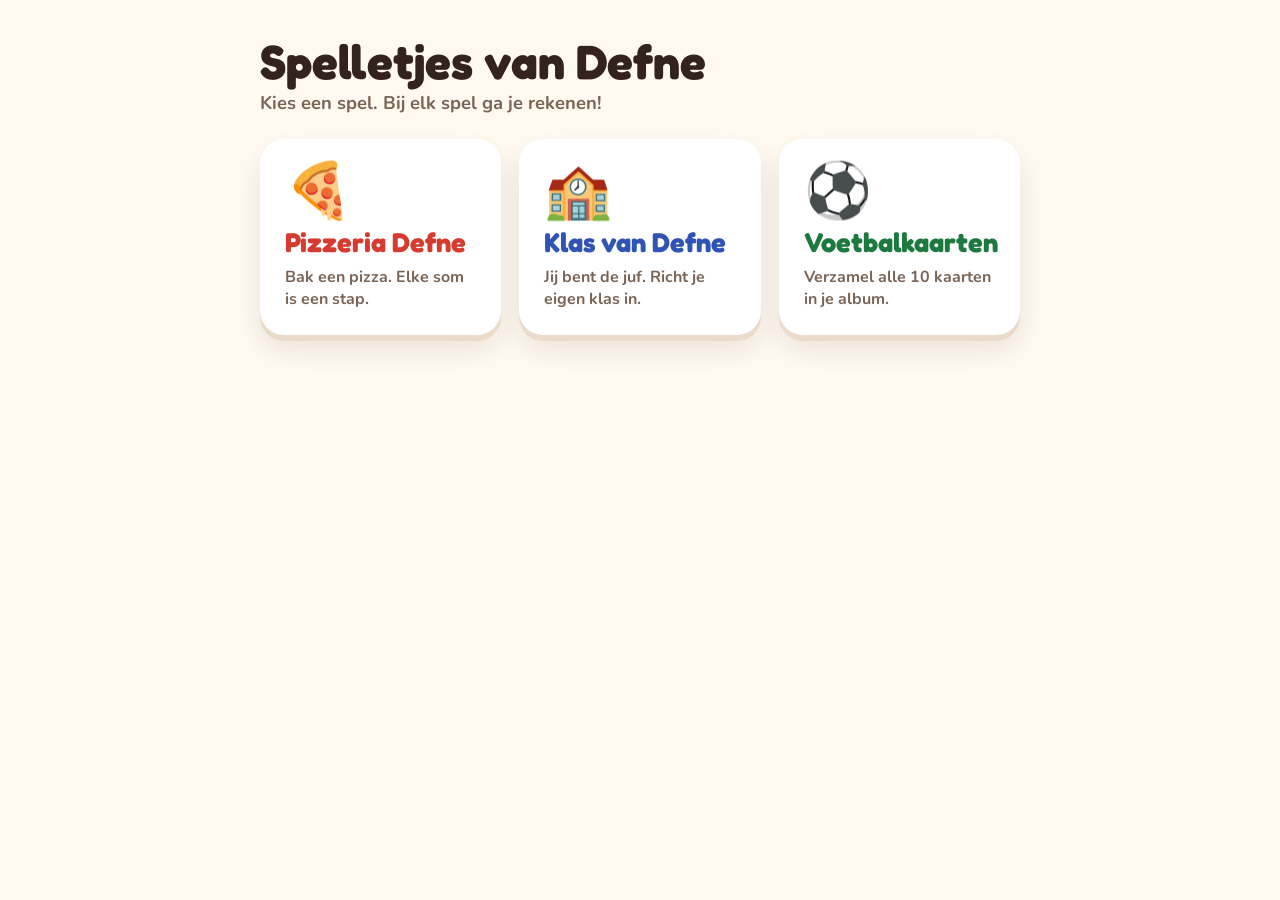
==== commit ee5427eb: "Add Voetbalkaarten: collect 10 football cards by solving sums - voetbal.html: open a pack, solve the" ====
--- a/index.html
+++ b/index.html
@@ -4,9 +4,15 @@
 <meta charset="utf-8">
 <meta name="viewport" content="width=device-width, initial-scale=1, viewport-fit=cover">
 <title>Spelletjes van Defne</title>
-<link rel="preconnect" href="https://fonts.googleapis.com">
-<link rel="preconnect" href="https://fonts.gstatic.com" crossorigin>
-<link rel="stylesheet" href="https://fonts.googleapis.com/css2?family=Fredoka:wght@500;600;700&family=Nunito:wght@700;800&display=swap">
+<link rel="stylesheet" href="fonts/fonts.css">
+<link rel="manifest" href="manifest.webmanifest">
+<link rel="icon" href="icons/icon-192.png">
+<link rel="apple-touch-icon" href="icons/icon-180.png">
+<meta name="theme-color" content="#2F54B5">
+<meta name="apple-mobile-web-app-capable" content="yes">
+<meta name="mobile-web-app-capable" content="yes">
+<meta name="apple-mobile-web-app-title" content="Defne">
+<script src="pwa.js" defer></script>
 <style>
 :root {
   --paper: #FFF9F0; --ink: #33231A; --muted: #7A6455; --card: #FFFFFF; --line: #EADBCB;
@@ -33,6 +39,7 @@
 .game span { font-weight: 700; color: var(--muted); }
 .pizza strong { color: var(--tomato); }
 .klas strong { color: var(--blue); }
+.voetbal strong { color: #1D7A3F; }
 </style>
 </head>
 <body>
@@ -44,6 +51,7 @@
   <div class="games">
     <a class="game pizza" href="pizza.html"><span class="ico">🍕</span><strong>Pizzeria Defne</strong><span>Bak een pizza. Elke som is een stap.</span></a>
     <a class="game klas" href="klas.html"><span class="ico">🏫</span><strong>Klas van Defne</strong><span>Jij bent de juf. Richt je eigen klas in.</span></a>
+    <a class="game voetbal" href="voetbal.html"><span class="ico">⚽</span><strong>Voetbalkaarten</strong><span>Verzamel alle 10 kaarten in je album.</span></a>
   </div>
 </main>
 </body>
--- a/fonts/fonts.css
+++ b/fonts/fonts.css
@@ -0,0 +1,134 @@
+/* latin-ext */
+@font-face {
+  font-family: 'Fredoka';
+  font-style: normal;
+  font-weight: 400;
+  font-stretch: 100%;
+  font-display: swap;
+  src: url(fredoka-latin-ext-0.woff2) format('woff2');
+  unicode-range: U+0100-02BA, U+02BD-02C5, U+02C7-02CC, U+02CE-02D7, U+02DD-02FF, U+0304, U+0308, U+0329, U+1D00-1DBF, U+1E00-1E9F, U+1EF2-1EFF, U+2020, U+20A0-20AB, U+20AD-20C4, U+2113, U+2C60-2C7F, U+A720-A7FF;
+}
+/* latin */
+@font-face {
+  font-family: 'Fredoka';
+  font-style: normal;
+  font-weight: 400;
+  font-stretch: 100%;
+  font-display: swap;
+  src: url(fredoka-latin-1.woff2) format('woff2');
+  unicode-range: U+0000-00FF, U+0131, U+0152-0153, U+02BB-02BC, U+02C6, U+02DA, U+02DC, U+0304, U+0308, U+0329, U+2000-206F, U+20AC, U+2122, U+2191, U+2193, U+2212, U+2215, U+FEFF, U+FFFD;
+}
+/* latin-ext */
+@font-face {
+  font-family: 'Fredoka';
+  font-style: normal;
+  font-weight: 500;
+  font-stretch: 100%;
+  font-display: swap;
+  src: url(fredoka-latin-ext-0.woff2) format('woff2');
+  unicode-range: U+0100-02BA, U+02BD-02C5, U+02C7-02CC, U+02CE-02D7, U+02DD-02FF, U+0304, U+0308, U+0329, U+1D00-1DBF, U+1E00-1E9F, U+1EF2-1EFF, U+2020, U+20A0-20AB, U+20AD-20C4, U+2113, U+2C60-2C7F, U+A720-A7FF;
+}
+/* latin */
+@font-face {
+  font-family: 'Fredoka';
+  font-style: normal;
+  font-weight: 500;
+  font-stretch: 100%;
+  font-display: swap;
+  src: url(fredoka-latin-1.woff2) format('woff2');
+  unicode-range: U+0000-00FF, U+0131, U+0152-0153, U+02BB-02BC, U+02C6, U+02DA, U+02DC, U+0304, U+0308, U+0329, U+2000-206F, U+20AC, U+2122, U+2191, U+2193, U+2212, U+2215, U+FEFF, U+FFFD;
+}
+/* latin-ext */
+@font-face {
+  font-family: 'Fredoka';
+  font-style: normal;
+  font-weight: 600;
+  font-stretch: 100%;
+  font-display: swap;
+  src: url(fredoka-latin-ext-0.woff2) format('woff2');
+  unicode-range: U+0100-02BA, U+02BD-02C5, U+02C7-02CC, U+02CE-02D7, U+02DD-02FF, U+0304, U+0308, U+0329, U+1D00-1DBF, U+1E00-1E9F, U+1EF2-1EFF, U+2020, U+20A0-20AB, U+20AD-20C4, U+2113, U+2C60-2C7F, U+A720-A7FF;
+}
+/* latin */
+@font-face {
+  font-family: 'Fredoka';
+  font-style: normal;
+  font-weight: 600;
+  font-stretch: 100%;
+  font-display: swap;
+  src: url(fredoka-latin-1.woff2) format('woff2');
+  unicode-range: U+0000-00FF, U+0131, U+0152-0153, U+02BB-02BC, U+02C6, U+02DA, U+02DC, U+0304, U+0308, U+0329, U+2000-206F, U+20AC, U+2122, U+2191, U+2193, U+2212, U+2215, U+FEFF, U+FFFD;
+}
+/* latin-ext */
+@font-face {
+  font-family: 'Fredoka';
+  font-style: normal;
+  font-weight: 700;
+  font-stretch: 100%;
+  font-display: swap;
+  src: url(fredoka-latin-ext-0.woff2) format('woff2');
+  unicode-range: U+0100-02BA, U+02BD-02C5, U+02C7-02CC, U+02CE-02D7, U+02DD-02FF, U+0304, U+0308, U+0329, U+1D00-1DBF, U+1E00-1E9F, U+1EF2-1EFF, U+2020, U+20A0-20AB, U+20AD-20C4, U+2113, U+2C60-2C7F, U+A720-A7FF;
+}
+/* latin */
+@font-face {
+  font-family: 'Fredoka';
+  font-style: normal;
+  font-weight: 700;
+  font-stretch: 100%;
+  font-display: swap;
+  src: url(fredoka-latin-1.woff2) format('woff2');
+  unicode-range: U+0000-00FF, U+0131, U+0152-0153, U+02BB-02BC, U+02C6, U+02DA, U+02DC, U+0304, U+0308, U+0329, U+2000-206F, U+20AC, U+2122, U+2191, U+2193, U+2212, U+2215, U+FEFF, U+FFFD;
+}
+/* latin-ext */
+@font-face {
+  font-family: 'Nunito';
+  font-style: normal;
+  font-weight: 500;
+  font-display: swap;
+  src: url(nunito-latin-ext-2.woff2) format('woff2');
+  unicode-range: U+0100-02BA, U+02BD-02C5, U+02C7-02CC, U+02CE-02D7, U+02DD-02FF, U+0304, U+0308, U+0329, U+1D00-1DBF, U+1E00-1E9F, U+1EF2-1EFF, U+2020, U+20A0-20AB, U+20AD-20C4, U+2113, U+2C60-2C7F, U+A720-A7FF;
+}
+/* latin */
+@font-face {
+  font-family: 'Nunito';
+  font-style: normal;
+  font-weight: 500;
+  font-display: swap;
+  src: url(nunito-latin-3.woff2) format('woff2');
+  unicode-range: U+0000-00FF, U+0131, U+0152-0153, U+02BB-02BC, U+02C6, U+02DA, U+02DC, U+0304, U+0308, U+0329, U+2000-206F, U+20AC, U+2122, U+2191, U+2193, U+2212, U+2215, U+FEFF, U+FFFD;
+}
+/* latin-ext */
+@font-face {
+  font-family: 'Nunito';
+  font-style: normal;
+  font-weight: 700;
+  font-display: swap;
+  src: url(nunito-latin-ext-2.woff2) format('woff2');
+  unicode-range: U+0100-02BA, U+02BD-02C5, U+02C7-02CC, U+02CE-02D7, U+02DD-02FF, U+0304, U+0308, U+0329, U+1D00-1DBF, U+1E00-1E9F, U+1EF2-1EFF, U+2020, U+20A0-20AB, U+20AD-20C4, U+2113, U+2C60-2C7F, U+A720-A7FF;
+}
+/* latin */
+@font-face {
+  font-family: 'Nunito';
+  font-style: normal;
+  font-weight: 700;
+  font-display: swap;
+  src: url(nunito-latin-3.woff2) format('woff2');
+  unicode-range: U+0000-00FF, U+0131, U+0152-0153, U+02BB-02BC, U+02C6, U+02DA, U+02DC, U+0304, U+0308, U+0329, U+2000-206F, U+20AC, U+2122, U+2191, U+2193, U+2212, U+2215, U+FEFF, U+FFFD;
+}
+/* latin-ext */
+@font-face {
+  font-family: 'Nunito';
+  font-style: normal;
+  font-weight: 800;
+  font-display: swap;
+  src: url(nunito-latin-ext-2.woff2) format('woff2');
+  unicode-range: U+0100-02BA, U+02BD-02C5, U+02C7-02CC, U+02CE-02D7, U+02DD-02FF, U+0304, U+0308, U+0329, U+1D00-1DBF, U+1E00-1E9F, U+1EF2-1EFF, U+2020, U+20A0-20AB, U+20AD-20C4, U+2113, U+2C60-2C7F, U+A720-A7FF;
+}
+/* latin */
+@font-face {
+  font-family: 'Nunito';
+  font-style: normal;
+  font-weight: 800;
+  font-display: swap;
+  src: url(nunito-latin-3.woff2) format('woff2');
+  unicode-range: U+0000-00FF, U+0131, U+0152-0153, U+02BB-02BC, U+02C6, U+02DA, U+02DC, U+0304, U+0308, U+0329, U+2000-206F, U+20AC, U+2122, U+2191, U+2193, U+2212, U+2215, U+FEFF, U+FFFD;
+}
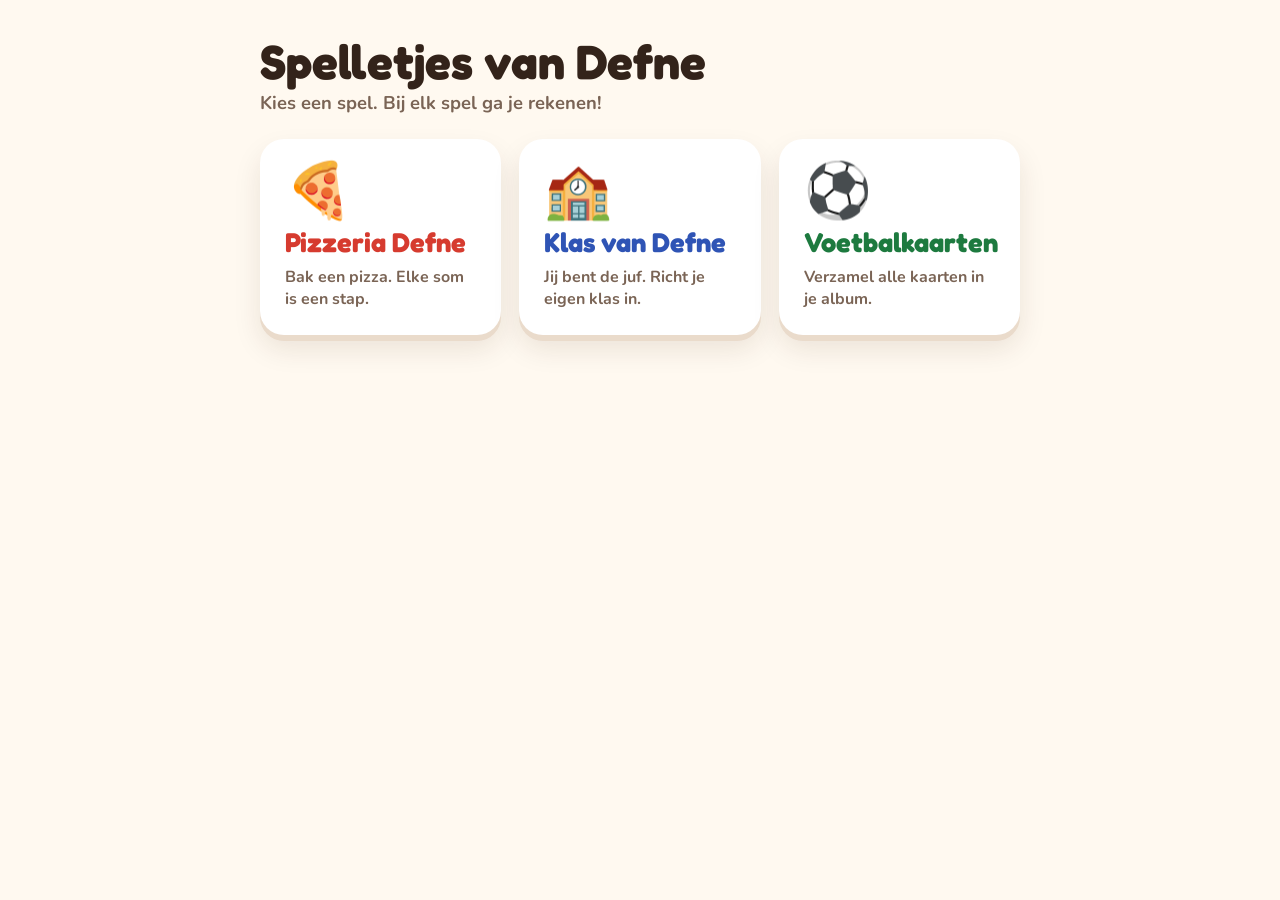
==== commit 7c4bdc32: "Voetbalkaarten: add Van Dijk, Bellingham, Vini Jr., Kane and Neymar Jr. Album grows to 15 cards; cou" ====
--- a/index.html
+++ b/index.html
@@ -51,7 +51,7 @@
   <div class="games">
     <a class="game pizza" href="pizza.html"><span class="ico">🍕</span><strong>Pizzeria Defne</strong><span>Bak een pizza. Elke som is een stap.</span></a>
     <a class="game klas" href="klas.html"><span class="ico">🏫</span><strong>Klas van Defne</strong><span>Jij bent de juf. Richt je eigen klas in.</span></a>
-    <a class="game voetbal" href="voetbal.html"><span class="ico">⚽</span><strong>Voetbalkaarten</strong><span>Verzamel alle 10 kaarten in je album.</span></a>
+    <a class="game voetbal" href="voetbal.html"><span class="ico">⚽</span><strong>Voetbalkaarten</strong><span>Verzamel alle kaarten in je album.</span></a>
   </div>
 </main>
 </body>
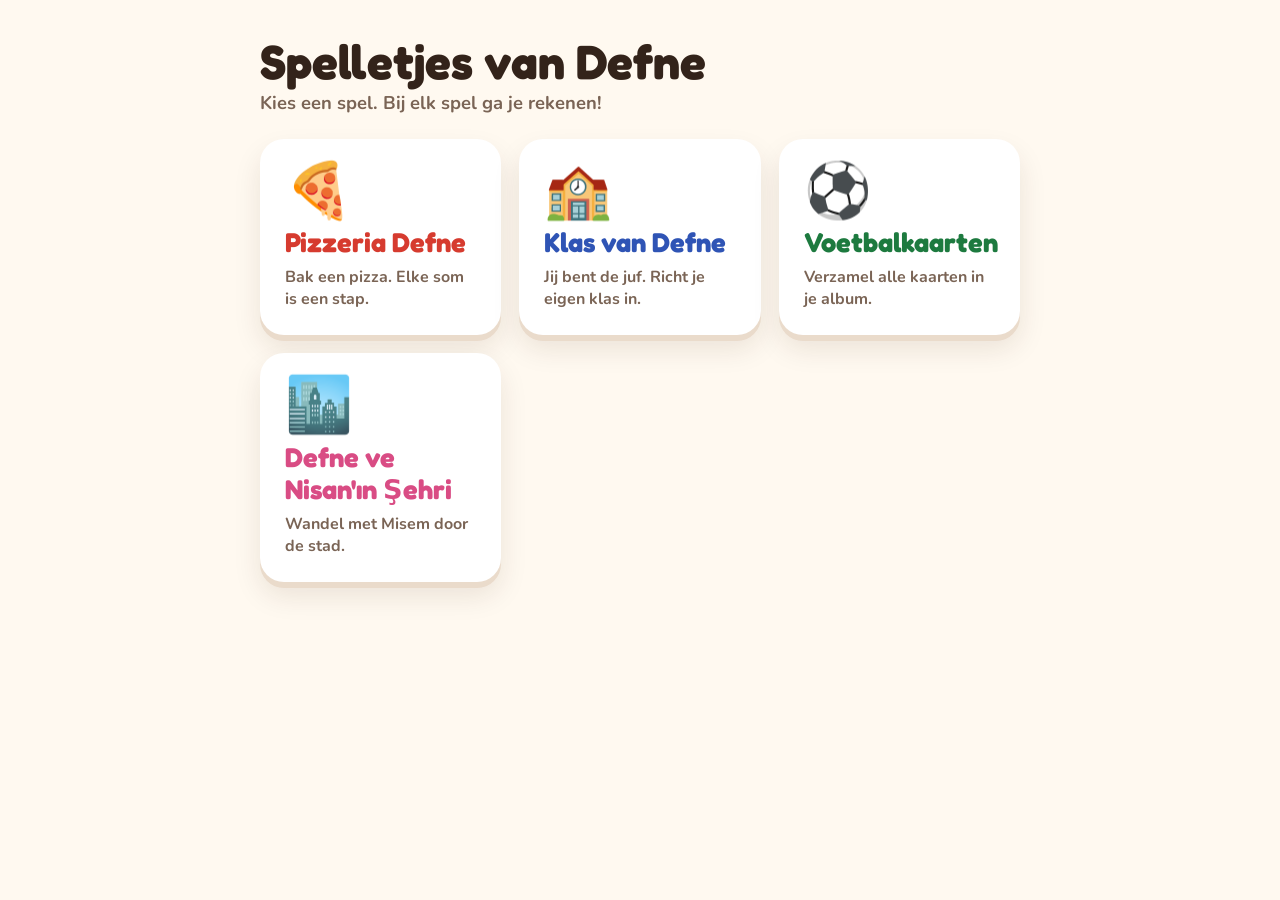
==== commit d2c62396: "Add Defne ve Nisan'ın Şehri: a city to walk around in with Misem the meerkat - welcome board at the " ====
--- a/index.html
+++ b/index.html
@@ -40,6 +40,7 @@
 .pizza strong { color: var(--tomato); }
 .klas strong { color: var(--blue); }
 .voetbal strong { color: #1D7A3F; }
+.stad strong { color: #D94C84; }
 </style>
 </head>
 <body>
@@ -52,6 +53,7 @@
     <a class="game pizza" href="pizza.html"><span class="ico">🍕</span><strong>Pizzeria Defne</strong><span>Bak een pizza. Elke som is een stap.</span></a>
     <a class="game klas" href="klas.html"><span class="ico">🏫</span><strong>Klas van Defne</strong><span>Jij bent de juf. Richt je eigen klas in.</span></a>
     <a class="game voetbal" href="voetbal.html"><span class="ico">⚽</span><strong>Voetbalkaarten</strong><span>Verzamel alle kaarten in je album.</span></a>
+    <a class="game stad" href="stad.html"><span class="ico">🏙️</span><strong>Defne ve Nisan'ın Şehri</strong><span>Wandel met Misem door de stad.</span></a>
   </div>
 </main>
 </body>
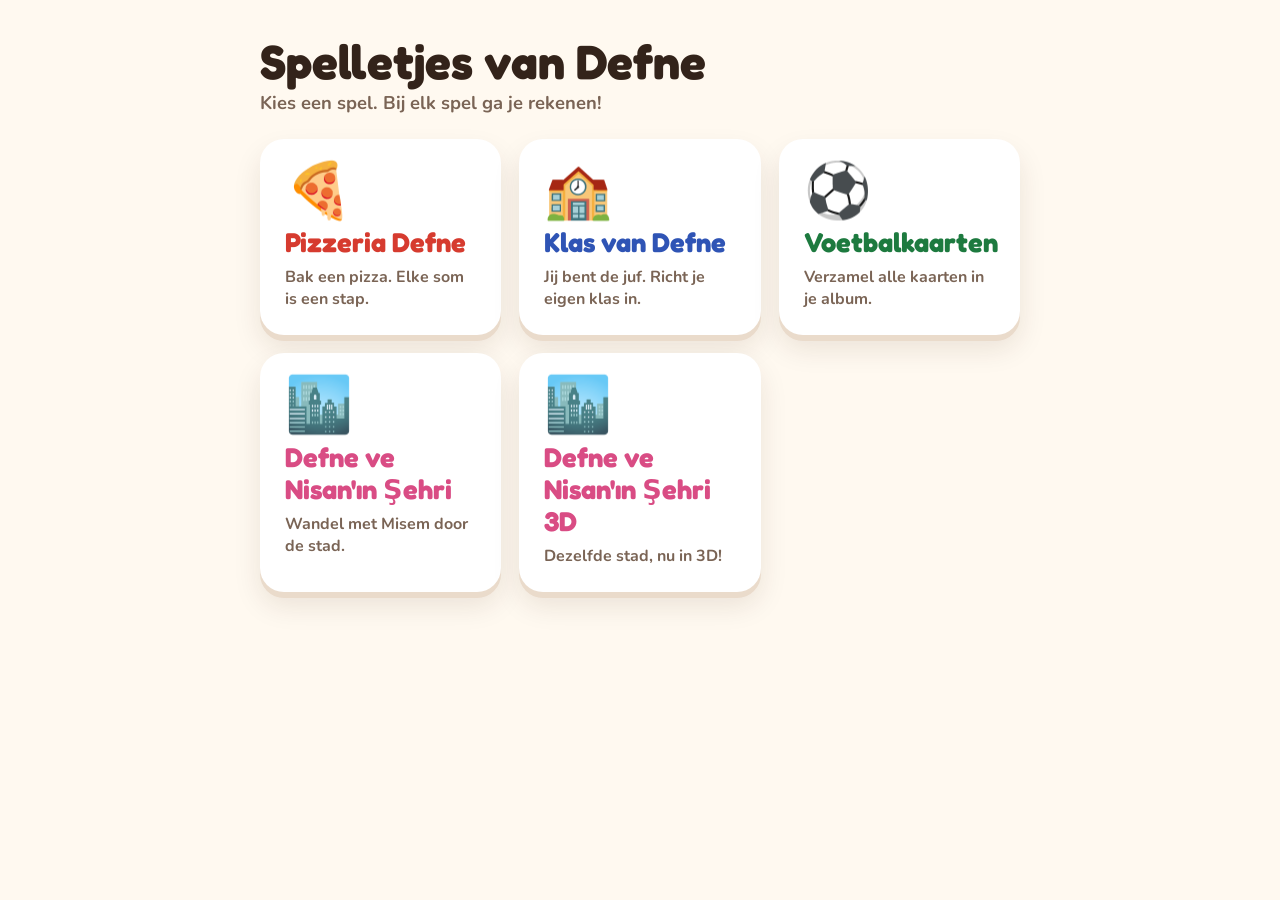
==== commit f9c40f8c: "Add a 3D version of the city (outside first) and share the city core - stad-kern.js / stad.css: look" ====
--- a/index.html
+++ b/index.html
@@ -54,6 +54,7 @@
     <a class="game klas" href="klas.html"><span class="ico">🏫</span><strong>Klas van Defne</strong><span>Jij bent de juf. Richt je eigen klas in.</span></a>
     <a class="game voetbal" href="voetbal.html"><span class="ico">⚽</span><strong>Voetbalkaarten</strong><span>Verzamel alle kaarten in je album.</span></a>
     <a class="game stad" href="stad.html"><span class="ico">🏙️</span><strong>Defne ve Nisan'ın Şehri</strong><span>Wandel met Misem door de stad.</span></a>
+    <a class="game stad" href="stad3d.html"><span class="ico">🏙️</span><strong>Defne ve Nisan'ın Şehri 3D</strong><span>Dezelfde stad, nu in 3D!</span></a>
   </div>
 </main>
 </body>
